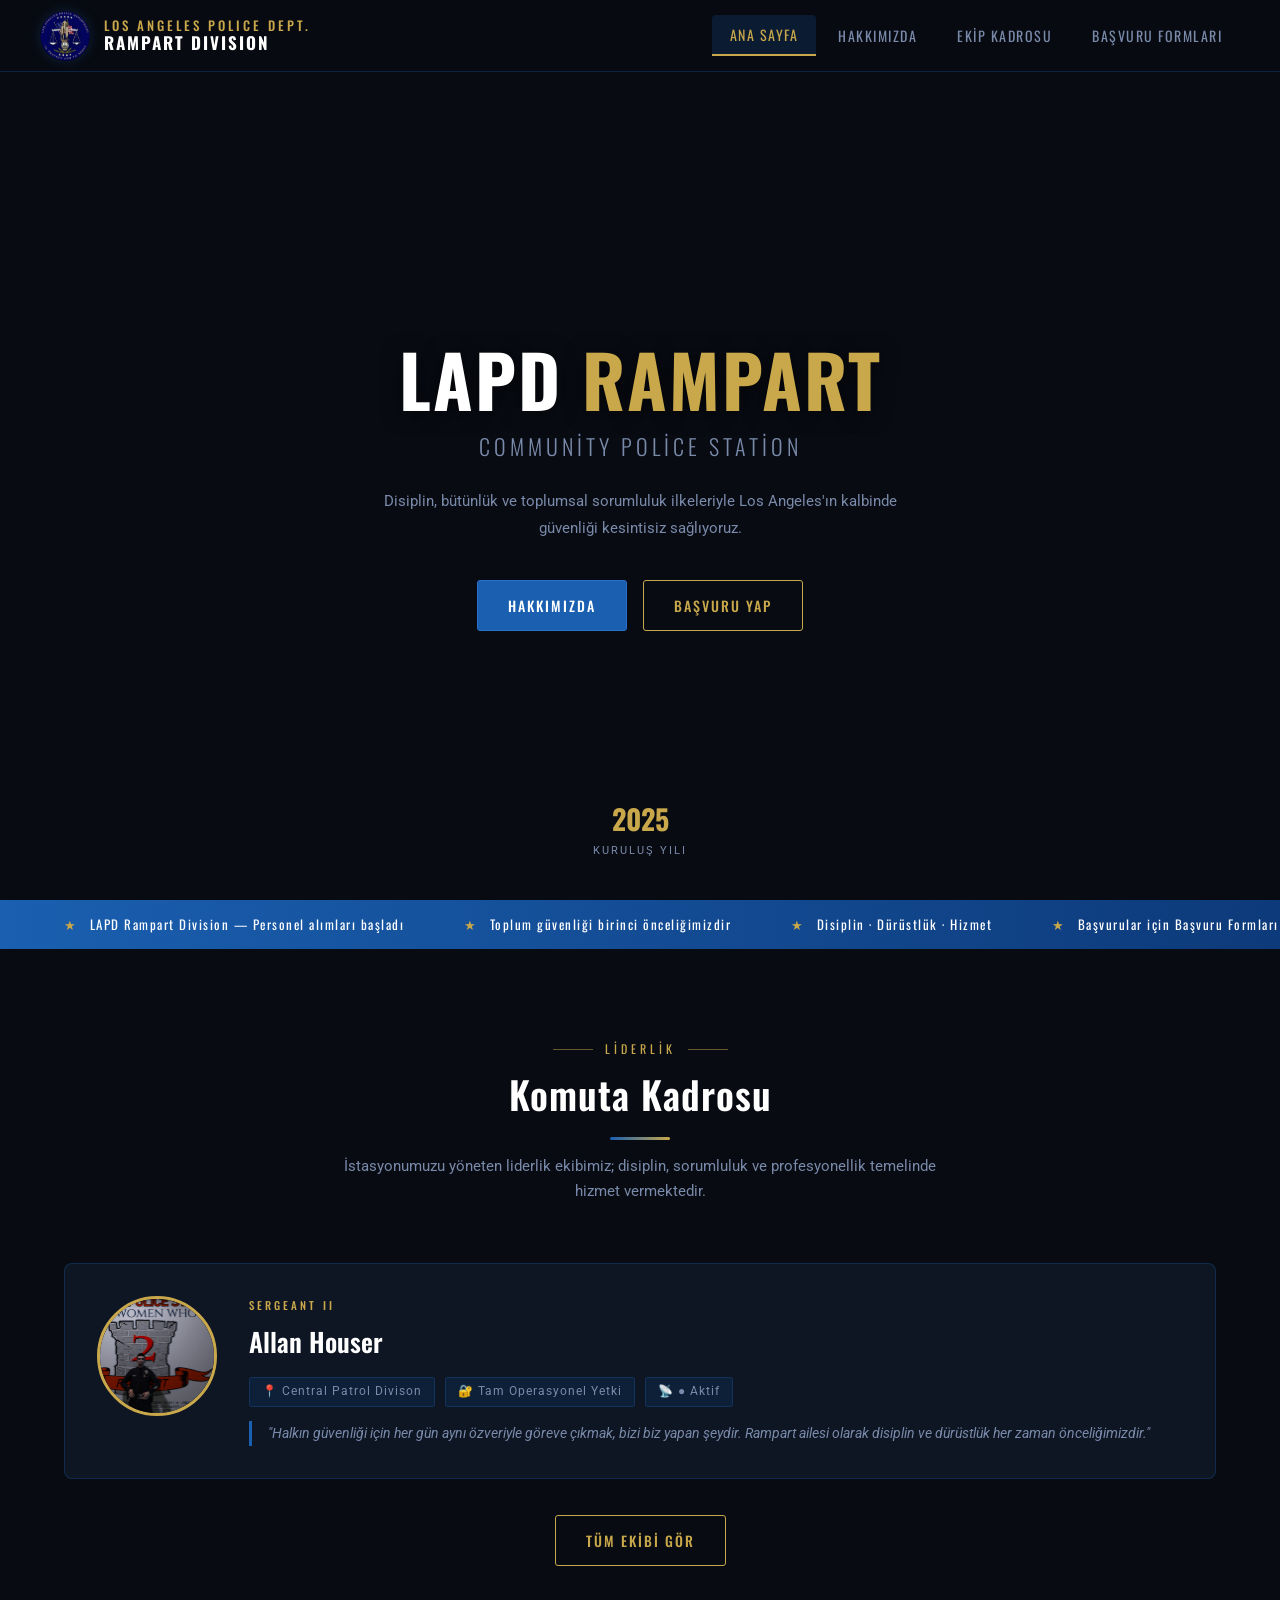
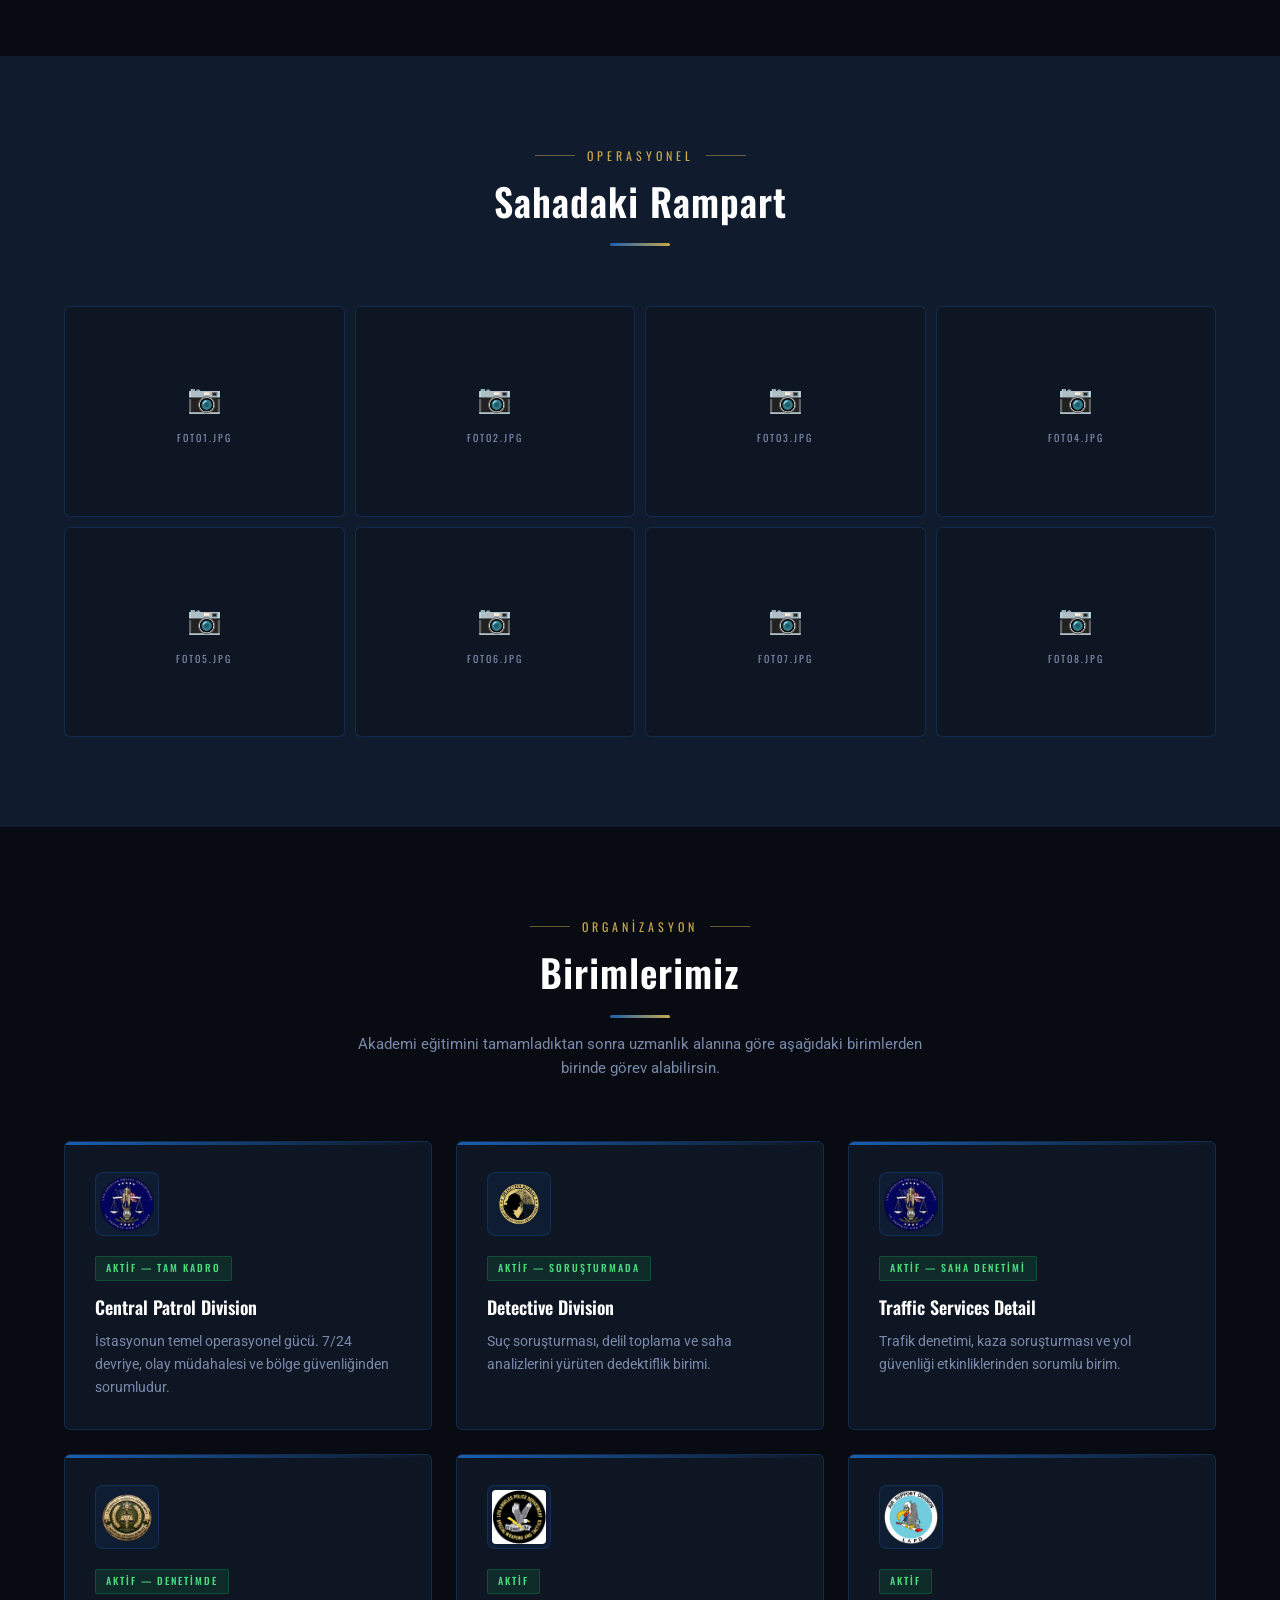
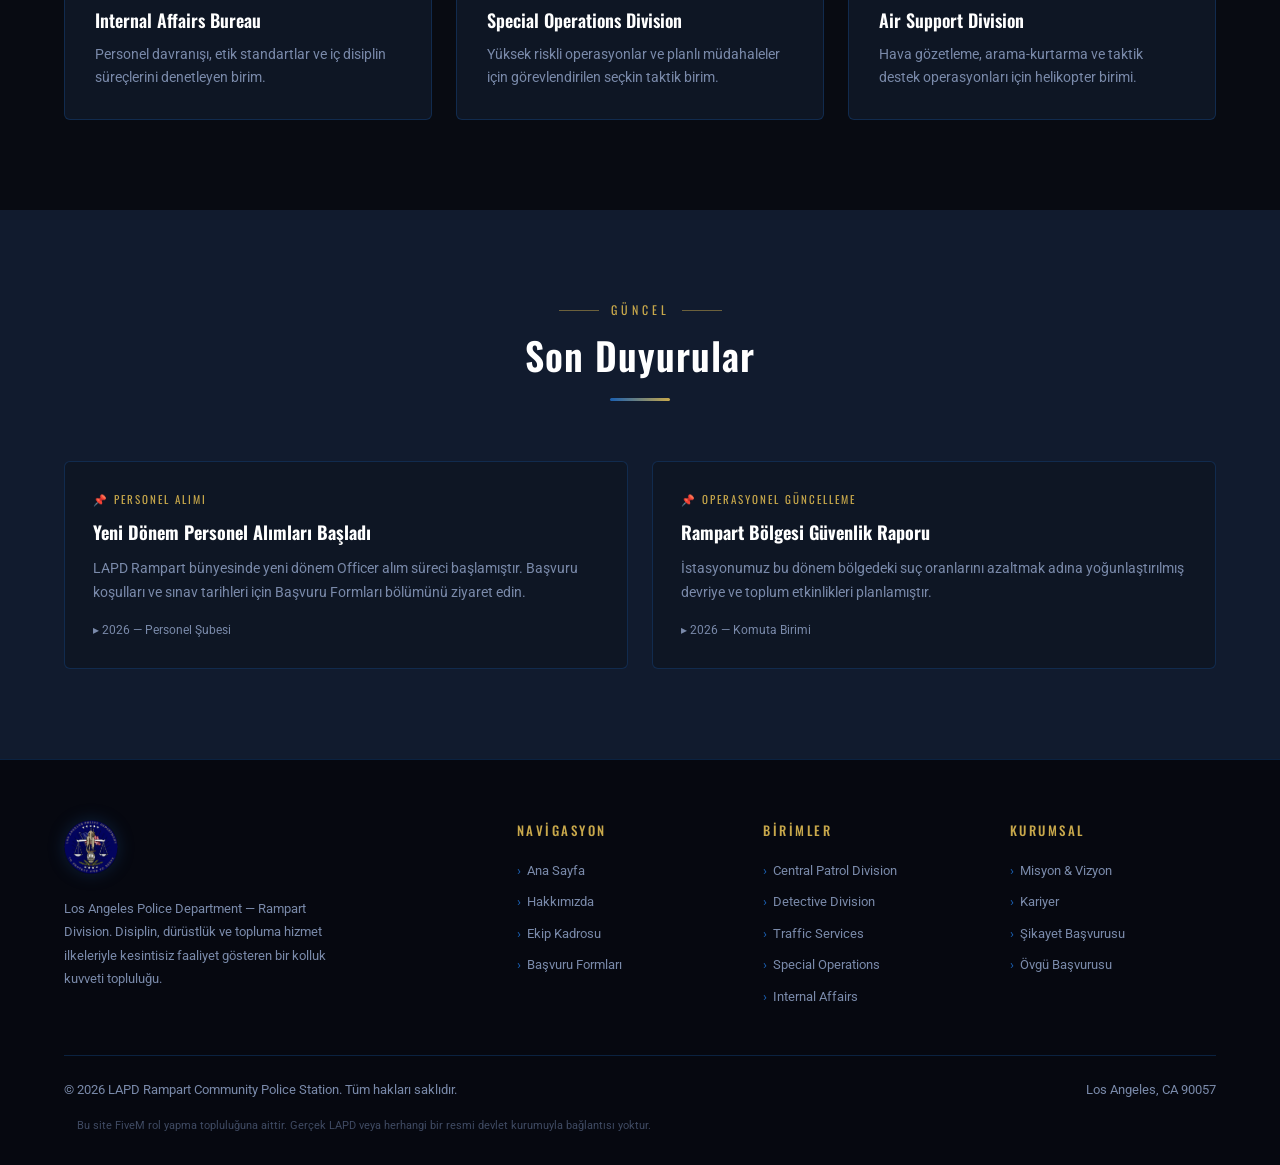
==== index.html @ 06e56c55 "Add files via upload" ====
<!DOCTYPE html>
<html lang="tr">
<head>
  <meta charset="UTF-8" />
  <meta name="viewport" content="width=device-width, initial-scale=1.0" />
  <title>LAPD Rampart — Community Police Station</title>
  <link rel="stylesheet" href="style.css" />
  <link rel="icon" type="image/png" href="resimler/logo.png" />
</head>
<body>

<!-- ═══════════ NAVBAR ═══════════ -->
<nav class="navbar">
  <a href="index.html" class="nav-brand">
    <img src="resimler/logo.png" alt="LAPD Rampart Logo" />
    <div class="nav-brand-text">
      <span>LOS ANGELES POLICE DEPT.</span>
      <span>RAMPART DIVISION</span>
    </div>
  </a>
  <ul class="nav-menu" id="navMenu">
    <li><a href="index.html" class="active">Ana Sayfa</a></li>
    <li><a href="about.html">Hakkımızda</a></li>
    <li><a href="team.html">Ekip Kadrosu</a></li>
    <li><a href="forms.html">Başvuru Formları</a></li>
  </ul>
  <div class="nav-toggle" id="navToggle" aria-label="Menüyü aç">
    <span></span><span></span><span></span>
  </div>
</nav>

<!-- ═══════════ HERO ═══════════ -->
<div class="page">
  <section class="hero">
    <div class="hero-video-wrap">
      <video autoplay muted loop playsinline>
        <source src="video/lapd.mp4" type="video/mp4" />
      </video>
    </div>
    <div class="hero-overlay"></div>

    <div class="hero-content">
      <h1 class="hero-title">
        LAPD <span class="accent">RAMPART</span>
      </h1>
      <p class="hero-subtitle">Community Police Station</p>
      <p class="hero-desc">
        Disiplin, bütünlük ve toplumsal sorumluluk ilkeleriyle Los Angeles'ın
        kalbinde güvenliği kesintisiz sağlıyoruz.
      </p>
      <div class="hero-cta">
        <a href="about.html" class="btn btn-primary">Hakkımızda</a>
        <a href="forms.html" class="btn btn-outline">Başvuru Yap</a>
      </div>
    </div>

    <div class="hero-stats">
      <div class="hero-stat">
        <div class="hero-stat-num">2025</div>
        <div class="hero-stat-label">Kuruluş Yılı</div>
      </div>
    </div>
  </section>

  <!-- TICKER -->
  <div class="alert-bar">
    <div class="container">
      <div class="alert-bar-inner">
        <div class="ticker">
          <span>LAPD Rampart Division — Personel alımları başladı</span>
          <span>Toplum güvenliği birinci önceliğimizdir</span>
          <span>Disiplin · Dürüstlük · Hizmet</span>
          <span>Başvurular için Başvuru Formları bölümünü ziyaret edin</span>
          <span>LAPD Rampart Division — Personel alımları başladı</span>
          <span>Toplum güvenliği birinci önceliğimizdir</span>
          <span>Disiplin · Dürüstlük · Hizmet</span>
        </div>
      </div>
    </div>
  </div>

  <!-- ═══════════ KOMUTA KADROSU ═══════════ -->
  <section class="section">
    <div class="container">
      <div class="section-header">
        <div class="section-eyebrow">Liderlik</div>
        <h2 class="section-title">Komuta Kadrosu</h2>
        <div class="divider"></div>
        <p class="section-sub">
          İstasyonumuzu yöneten liderlik ekibimiz; disiplin, sorumluluk ve
          profesyonellik temelinde hizmet vermektedir.
        </p>
      </div>

      <div class="card-grid" style="grid-template-columns: 1fr;">
        <div class="leader-card">
          <div class="leader-img-wrap">
            <img src="resimler/allan.png" alt="Allan Houser" />
          </div>
          <div class="leader-info">
            <div class="leader-rank">Sergeant II</div>
            <div class="leader-name">Allan Houser</div>
            <div class="leader-meta">
              <span class="leader-tag">📍 Central Patrol Divison</span>
              <span class="leader-tag">🔐 Tam Operasyonel Yetki</span>
              <span class="leader-tag">📡 ● Aktif</span>
            </div>
            <div class="leader-desc">
              "Halkın güvenliği için her gün aynı özveriyle göreve çıkmak,
              bizi biz yapan şeydir. Rampart ailesi olarak disiplin ve
              dürüstlük her zaman önceliğimizdir."
            </div>
          </div>
        </div>
      </div>

      <div style="text-align:center; margin-top: 36px;">
        <a href="team.html" class="btn btn-outline">Tüm Ekibi Gör</a>
      </div>
    </div>
  </section>

  <!-- ═══════════ FOTOĞRAF GALERİSİ ═══════════ -->
  <section class="section section-alt">
    <div class="container">
      <div class="section-header">
        <div class="section-eyebrow">Operasyonel</div>
        <h2 class="section-title">Sahadaki Rampart</h2>
        <div class="divider"></div>
      </div>
      <div class="photo-grid">

        <div class="photo-item" onclick="openLightbox('resimler/foto1.jpg','Devriye Operasyonu')">
          <img src="resimler/foto1.jpg" alt="Devriye Operasyonu" onerror="this.style.display='none';this.nextElementSibling.style.display='flex';" />
          <div class="photo-placeholder" style="display:none;"><span class="ph-icon">📷</span><span class="ph-text">foto1.jpg</span></div>
          <div class="photo-overlay">🔍</div>
          <div class="photo-caption">Devriye Operasyonu</div>
        </div>

        <div class="photo-item" onclick="openLightbox('resimler/foto2.jpg','İstasyon Roll Call')">
          <img src="resimler/foto2.jpg" alt="İstasyon Roll Call" onerror="this.style.display='none';this.nextElementSibling.style.display='flex';" />
          <div class="photo-placeholder" style="display:none;"><span class="ph-icon">📷</span><span class="ph-text">foto2.jpg</span></div>
          <div class="photo-overlay">🔍</div>
          <div class="photo-caption">İstasyon Roll Call</div>
        </div>

        <div class="photo-item" onclick="openLightbox('resimler/foto3.jpg','K9 Operasyonu')">
          <img src="resimler/foto3.jpg" alt="K9 Operasyonu" onerror="this.style.display='none';this.nextElementSibling.style.display='flex';" />
          <div class="photo-placeholder" style="display:none;"><span class="ph-icon">📷</span><span class="ph-text">foto3.jpg</span></div>
          <div class="photo-overlay">🔍</div>
          <div class="photo-caption">K9 Operasyonu</div>
        </div>

        <div class="photo-item" onclick="openLightbox('resimler/foto4.jpg','Trafik Denetimi')">
          <img src="resimler/foto4.jpg" alt="Trafik Denetimi" onerror="this.style.display='none';this.nextElementSibling.style.display='flex';" />
          <div class="photo-placeholder" style="display:none;"><span class="ph-icon">📷</span><span class="ph-text">foto4.jpg</span></div>
          <div class="photo-overlay">🔍</div>
          <div class="photo-caption">Trafik Denetimi</div>
        </div>

        <div class="photo-item" onclick="openLightbox('resimler/foto5.jpg','Özel Operasyon')">
          <img src="resimler/foto5.jpg" alt="Özel Operasyon" onerror="this.style.display='none';this.nextElementSibling.style.display='flex';" />
          <div class="photo-placeholder" style="display:none;"><span class="ph-icon">📷</span><span class="ph-text">foto5.jpg</span></div>
          <div class="photo-overlay">🔍</div>
          <div class="photo-caption">Özel Operasyon</div>
        </div>

        <div class="photo-item" onclick="openLightbox('resimler/foto6.jpg','Ekip Fotoğrafı')">
          <img src="resimler/foto6.jpg" alt="Ekip Fotoğrafı" onerror="this.style.display='none';this.nextElementSibling.style.display='flex';" />
          <div class="photo-placeholder" style="display:none;"><span class="ph-icon">📷</span><span class="ph-text">foto6.jpg</span></div>
          <div class="photo-overlay">🔍</div>
          <div class="photo-caption">Ekip Fotoğrafı</div>
        </div>

        <div class="photo-item" onclick="openLightbox('resimler/foto7.jpg','Toplum Etkinliği')">
          <img src="resimler/foto7.jpg" alt="Toplum Etkinliği" onerror="this.style.display='none';this.nextElementSibling.style.display='flex';" />
          <div class="photo-placeholder" style="display:none;"><span class="ph-icon">📷</span><span class="ph-text">foto7.jpg</span></div>
          <div class="photo-overlay">🔍</div>
          <div class="photo-caption">Toplum Etkinliği</div>
        </div>

        <div class="photo-item" onclick="openLightbox('resimler/foto8.jpg','Gece Devriyesi')">
          <img src="resimler/foto8.jpg" alt="Gece Devriyesi" onerror="this.style.display='none';this.nextElementSibling.style.display='flex';" />
          <div class="photo-placeholder" style="display:none;"><span class="ph-icon">📷</span><span class="ph-text">foto8.jpg</span></div>
          <div class="photo-overlay">🔍</div>
          <div class="photo-caption">Gece Devriyesi</div>
        </div>

      </div>
    </div>
  </section>

  <!-- LİGHTBOX -->
  <div class="lightbox" id="lightbox" onclick="if(event.target===this)closeLightbox()">
    <button class="lightbox-close" onclick="closeLightbox()">✕</button>
    <img id="lightboxImg" src="" alt="" />
    <div class="lightbox-caption" id="lightboxCaption"></div>
  </div>

  <!-- ═══════════ BİRİMLER ═══════════ -->
  <section class="section">
    <div class="container">
      <div class="section-header">
        <div class="section-eyebrow">Organizasyon</div>
        <h2 class="section-title">Birimlerimiz</h2>
        <div class="divider"></div>
        <p class="section-sub">
          Akademi eğitimini tamamladıktan sonra uzmanlık alanına göre
          aşağıdaki birimlerden birinde görev alabilirsin.
        </p>
      </div>

      <div class="card-grid card-grid-3">

        <div class="card unit-card">
          <div class="unit-icon"><img src="resimler/logo.png" alt="Central Patrol Division" /></div>
          <div class="unit-status active">Aktif — Tam Kadro</div>
          <div class="unit-name">Central Patrol Division</div>
          <div class="unit-desc">İstasyonun temel operasyonel gücü. 7/24 devriye, olay müdahalesi ve bölge güvenliğinden sorumludur.</div>
        </div>

        <div class="card unit-card">
          <div class="unit-icon"><img src="resimler/birimlogo/dedektif.png" alt="Detective Division" /></div>
          <div class="unit-status active">Aktif — Soruşturmada</div>
          <div class="unit-name">Detective Division</div>
          <div class="unit-desc">Suç soruşturması, delil toplama ve saha analizlerini yürüten dedektiflik birimi.</div>
        </div>

        <div class="card unit-card">
          <div class="unit-icon"><img src="resimler/logo.png" alt="Traffic Services Detail" /></div>
          <div class="unit-status active">Aktif — Saha Denetimi</div>
          <div class="unit-name">Traffic Services Detail</div>
          <div class="unit-desc">Trafik denetimi, kaza soruşturması ve yol güvenliği etkinliklerinden sorumlu birim.</div>
        </div>

        <div class="card unit-card">
          <div class="unit-icon"><img src="resimler/birimlogo/ınternalaffairs.png" alt="Internal Affairs Bureau" /></div>
          <div class="unit-status active">Aktif — Denetimde</div>
          <div class="unit-name">Internal Affairs Bureau</div>
          <div class="unit-desc">Personel davranışı, etik standartlar ve iç disiplin süreçlerini denetleyen birim.</div>
        </div>

        <div class="card unit-card">
          <div class="unit-icon"><img src="resimler/birimlogo/swat.png" alt="Special Operations Division" /></div>
          <div class="unit-status active">Aktif</div>
          <div class="unit-name">Special Operations Division</div>
          <div class="unit-desc">Yüksek riskli operasyonlar ve planlı müdahaleler için görevlendirilen seçkin taktik birim.</div>
        </div>

        <div class="card unit-card">
          <div class="unit-icon"><img src="resimler/birimlogo/air.png" alt="Air Support Division" /></div>
          <div class="unit-status active">Aktif</div>
          <div class="unit-name">Air Support Division</div>
          <div class="unit-desc">Hava gözetleme, arama-kurtarma ve taktik destek operasyonları için helikopter birimi.</div>
        </div>

      </div>
    </div>
  </section>

  <!-- ═══════════ DUYURULAR ═══════════ -->
  <section class="section section-alt">
    <div class="container">
      <div class="section-header">
        <div class="section-eyebrow">Güncel</div>
        <h2 class="section-title">Son Duyurular</h2>
        <div class="divider"></div>
      </div>

      <div class="card-grid card-grid-2">
        <div class="card" style="padding: 28px;">
          <div style="font-size:11px; letter-spacing:2px; color:var(--gold); font-family:'Oswald',sans-serif; margin-bottom:10px;">📌 PERSONEL ALIMI</div>
          <h3 style="font-family:'Oswald',sans-serif; font-size:18px; color:#fff; margin-bottom:10px;">Yeni Dönem Personel Alımları Başladı</h3>
          <p style="font-size:13.5px; color:var(--text-muted); line-height:1.75; margin-bottom:16px;">LAPD Rampart bünyesinde yeni dönem Officer alım süreci başlamıştır. Başvuru koşulları ve sınav tarihleri için Başvuru Formları bölümünü ziyaret edin.</p>
          <div style="font-size:12px; color:var(--text-muted);">▸ 2026 — Personel Şubesi</div>
        </div>
        <div class="card" style="padding: 28px;">
          <div style="font-size:11px; letter-spacing:2px; color:var(--gold); font-family:'Oswald',sans-serif; margin-bottom:10px;">📌 OPERASYONEL GÜNCELLEME</div>
          <h3 style="font-family:'Oswald',sans-serif; font-size:18px; color:#fff; margin-bottom:10px;">Rampart Bölgesi Güvenlik Raporu</h3>
          <p style="font-size:13.5px; color:var(--text-muted); line-height:1.75; margin-bottom:16px;">İstasyonumuz bu dönem bölgedeki suç oranlarını azaltmak adına yoğunlaştırılmış devriye ve toplum etkinlikleri planlamıştır.</p>
          <div style="font-size:12px; color:var(--text-muted);">▸ 2026 — Komuta Birimi</div>
        </div>
      </div>
    </div>
  </section>

  <!-- ═══════════ FOOTER ═══════════ -->
  <footer>
    <div class="container">
      <div class="footer-grid">
        <div class="footer-brand">
          <img src="resimler/logo.png" alt="LAPD Rampart" />
          <p>Los Angeles Police Department — Rampart Division. Disiplin, dürüstlük ve topluma hizmet ilkeleriyle kesintisiz faaliyet gösteren bir kolluk kuvveti topluluğu.</p>
        </div>
        <div class="footer-col">
          <h4>Navigasyon</h4>
          <ul>
            <li><a href="index.html">Ana Sayfa</a></li>
            <li><a href="about.html">Hakkımızda</a></li>
            <li><a href="team.html">Ekip Kadrosu</a></li>
            <li><a href="forms.html">Başvuru Formları</a></li>
          </ul>
        </div>
        <div class="footer-col">
          <h4>Birimler</h4>
          <ul>
            <li><a href="#">Central Patrol Division</a></li>
            <li><a href="#">Detective Division</a></li>
            <li><a href="#">Traffic Services</a></li>
            <li><a href="#">Special Operations</a></li>
            <li><a href="#">Internal Affairs</a></li>
          </ul>
        </div>
        <div class="footer-col">
          <h4>Kurumsal</h4>
          <ul>
            <li><a href="about.html">Misyon &amp; Vizyon</a></li>
            <li><a href="forms.html">Kariyer</a></li>
            <li><a href="forms.html">Şikayet Başvurusu</a></li>
            <li><a href="forms.html">Övgü Başvurusu</a></li>
          </ul>
        </div>
      </div>
      <div class="footer-bottom">
        <p>© 2026 LAPD Rampart Community Police Station. Tüm hakları saklıdır.</p>
        <p>Los Angeles, CA 90057</p>
      </div>
      <p class="footer-disclaimer" style="text-align:center; margin-top:16px;">
        Bu site FiveM rol yapma topluluğuna aittir. Gerçek LAPD veya herhangi bir resmi devlet kurumuyla bağlantısı yoktur.
      </p>
    </div>
  </footer>
</div>

<script>
  const toggle = document.getElementById('navToggle');
  const menu   = document.getElementById('navMenu');
  toggle.addEventListener('click', () => menu.classList.toggle('open'));

  function openLightbox(src, caption) {
    document.getElementById('lightboxImg').src = src;
    document.getElementById('lightboxCaption').textContent = caption;
    document.getElementById('lightbox').classList.add('open');
  }

  function closeLightbox() {
    document.getElementById('lightbox').classList.remove('open');
  }

  document.addEventListener('keydown', e => { if (e.key === 'Escape') closeLightbox(); });
</script>
</body>
</html>
---- style.css ----
/* ===== LAPD RAMPART — SHARED STYLESHEET ===== */

@import url('https://fonts.googleapis.com/css2?family=Oswald:wght@300;400;500;600;700&family=Roboto:wght@300;400;500;700&display=swap');

:root {
  --bg-dark:      #080b12;
  --bg-card:      #0e1624;
  --bg-navy:      #111b2e;
  --blue:         #1a5fb0;
  --blue-light:   #2970cc;
  --blue-glow:    rgba(26, 95, 176, 0.25);
  --gold:         #c8a84b;
  --gold-light:   #e8c86a;
  --text:         #d8dde8;
  --text-muted:   #7a8aaa;
  --border:       rgba(26, 95, 176, 0.3);
  --border-gold:  rgba(200, 168, 75, 0.4);
  --nav-h:        72px;
}

*, *::before, *::after { box-sizing: border-box; margin: 0; padding: 0; }

html { scroll-behavior: smooth; }

body {
  background: var(--bg-dark);
  color: var(--text);
  font-family: 'Roboto', sans-serif;
  font-size: 16px;
  line-height: 1.65;
  overflow-x: hidden;
}

/* ─── SCROLLBAR ──────────────────────────────── */
::-webkit-scrollbar { width: 6px; }
::-webkit-scrollbar-track { background: var(--bg-dark); }
::-webkit-scrollbar-thumb { background: var(--blue); border-radius: 3px; }

/* ─── NAVBAR ─────────────────────────────────── */
.navbar {
  position: fixed;
  top: 0; left: 0; right: 0;
  z-index: 1000;
  height: var(--nav-h);
  background: rgba(8, 11, 18, 0.96);
  backdrop-filter: blur(12px);
  border-bottom: 1px solid var(--border);
  display: flex;
  align-items: center;
  justify-content: space-between;
  padding: 0 40px;
}

.nav-brand {
  display: flex;
  align-items: center;
  gap: 14px;
  text-decoration: none;
}

.nav-brand img {
  height: 50px;
  width: auto;
  filter: drop-shadow(0 0 6px var(--blue-glow));
}

.nav-brand-text {
  display: flex;
  flex-direction: column;
  line-height: 1.2;
}

.nav-brand-text span:first-child {
  font-family: 'Oswald', sans-serif;
  font-size: 13px;
  font-weight: 500;
  letter-spacing: 3px;
  color: var(--gold);
}

.nav-brand-text span:last-child {
  font-family: 'Oswald', sans-serif;
  font-size: 17px;
  font-weight: 700;
  letter-spacing: 2px;
  color: #fff;
}

.nav-menu {
  display: flex;
  align-items: center;
  gap: 4px;
  list-style: none;
}

.nav-menu a {
  display: block;
  padding: 8px 18px;
  color: var(--text-muted);
  text-decoration: none;
  font-family: 'Oswald', sans-serif;
  font-size: 14px;
  font-weight: 400;
  letter-spacing: 1.5px;
  text-transform: uppercase;
  border-radius: 4px;
  transition: color .25s, background .25s;
}

.nav-menu a:hover,
.nav-menu a.active {
  color: #fff;
  background: rgba(26, 95, 176, 0.2);
}

.nav-menu a.active {
  color: var(--gold);
  border-bottom: 2px solid var(--gold);
  border-radius: 4px 4px 0 0;
}

/* hamburger */
.nav-toggle {
  display: none;
  flex-direction: column;
  gap: 5px;
  cursor: pointer;
  padding: 8px;
}
.nav-toggle span {
  display: block;
  width: 24px;
  height: 2px;
  background: var(--text);
  border-radius: 2px;
  transition: .3s;
}

/* ─── PAGE WRAPPER ───────────────────────────── */
.page { padding-top: var(--nav-h); }

/* ─── SECTION UTILS ──────────────────────────── */
.section { padding: 90px 0; }
.section-alt { background: var(--bg-navy); }

.container {
  max-width: 1200px;
  margin: 0 auto;
  padding: 0 24px;
}

.section-header {
  text-align: center;
  margin-bottom: 60px;
}

.section-eyebrow {
  font-family: 'Oswald', sans-serif;
  font-size: 12px;
  font-weight: 400;
  letter-spacing: 4px;
  color: var(--gold);
  text-transform: uppercase;
  display: flex;
  align-items: center;
  justify-content: center;
  gap: 12px;
  margin-bottom: 14px;
}

.section-eyebrow::before,
.section-eyebrow::after {
  content: '';
  display: block;
  width: 40px;
  height: 1px;
  background: var(--gold);
  opacity: .5;
}

.section-title {
  font-family: 'Oswald', sans-serif;
  font-size: 38px;
  font-weight: 600;
  letter-spacing: 1px;
  color: #fff;
  line-height: 1.15;
}

.section-sub {
  margin-top: 14px;
  color: var(--text-muted);
  max-width: 600px;
  margin-left: auto;
  margin-right: auto;
  font-size: 15px;
}

/* ─── DIVIDER ─────────────────────────────────── */
.divider {
  width: 60px;
  height: 3px;
  background: linear-gradient(90deg, var(--blue), var(--gold));
  margin: 20px auto 0;
  border-radius: 2px;
}

/* ─── BUTTONS ─────────────────────────────────── */
.btn {
  display: inline-flex;
  align-items: center;
  gap: 8px;
  padding: 13px 30px;
  border-radius: 3px;
  font-family: 'Oswald', sans-serif;
  font-size: 14px;
  font-weight: 500;
  letter-spacing: 2px;
  text-transform: uppercase;
  text-decoration: none;
  cursor: pointer;
  border: none;
  transition: .25s;
}

.btn-primary {
  background: var(--blue);
  color: #fff;
  border: 1px solid var(--blue-light);
}
.btn-primary:hover { background: var(--blue-light); transform: translateY(-1px); }

.btn-outline {
  background: transparent;
  color: var(--gold);
  border: 1px solid var(--gold);
}
.btn-outline:hover { background: rgba(200,168,75,.12); transform: translateY(-1px); }

/* ─── HERO ────────────────────────────────────── */
.hero {
  position: relative;
  height: calc(100vh - var(--nav-h));
  min-height: 600px;
  display: flex;
  align-items: center;
  justify-content: center;
  overflow: hidden;
}

.hero-video-wrap {
  position: absolute;
  inset: 0;
}

.hero-video-wrap video {
  width: 100%;
  height: 100%;
  object-fit: cover;
  opacity: .35;
}

.hero-overlay {
  position: absolute;
  inset: 0;
  background: linear-gradient(
    180deg,
    rgba(8,11,18,.2) 0%,
    rgba(8,11,18,.55) 60%,
    rgba(8,11,18,.98) 100%
  );
}

.hero-content {
  position: relative;
  z-index: 2;
  text-align: center;
  max-width: 820px;
  padding: 0 24px;
}

.hero-badge {
  display: inline-flex;
  align-items: center;
  gap: 10px;
  background: rgba(26, 95, 176, 0.2);
  border: 1px solid var(--border);
  padding: 7px 20px;
  border-radius: 40px;
  font-family: 'Oswald', sans-serif;
  font-size: 11px;
  font-weight: 500;
  letter-spacing: 3px;
  color: var(--gold);
  text-transform: uppercase;
  margin-bottom: 28px;
}

.hero-badge::before {
  content: '';
  width: 8px;
  height: 8px;
  border-radius: 50%;
  background: var(--gold);
  animation: pulse 2s infinite;
}

@keyframes pulse {
  0%,100% { opacity: 1; }
  50%      { opacity: .3; }
}

.hero-title {
  font-family: 'Oswald', sans-serif;
  font-size: clamp(42px, 7vw, 72px);
  font-weight: 700;
  color: #fff;
  line-height: 1.05;
  letter-spacing: 2px;
  text-transform: uppercase;
  margin-bottom: 12px;
  text-shadow: 0 2px 20px rgba(0,0,0,.6);
}

.hero-title .accent { color: var(--gold); }

.hero-subtitle {
  font-family: 'Oswald', sans-serif;
  font-size: clamp(16px, 2.5vw, 22px);
  font-weight: 300;
  letter-spacing: 4px;
  text-transform: uppercase;
  color: var(--text-muted);
  margin-bottom: 24px;
}

.hero-desc {
  font-size: 15px;
  color: var(--text-muted);
  max-width: 560px;
  margin: 0 auto 38px;
  line-height: 1.8;
}

.hero-cta {
  display: flex;
  gap: 16px;
  justify-content: center;
  flex-wrap: wrap;
}

.hero-stats {
  position: absolute;
  bottom: 40px;
  left: 0; right: 0;
  display: flex;
  justify-content: center;
  gap: 60px;
  z-index: 2;
}

.hero-stat {
  text-align: center;
}

.hero-stat-num {
  font-family: 'Oswald', sans-serif;
  font-size: 28px;
  font-weight: 700;
  color: var(--gold);
}

.hero-stat-label {
  font-size: 11px;
  letter-spacing: 2px;
  text-transform: uppercase;
  color: var(--text-muted);
}

/* ─── ALERT BAR ───────────────────────────────── */
.alert-bar {
  background: linear-gradient(90deg, var(--blue) 0%, #0d3a7a 100%);
  padding: 14px 0;
  overflow: hidden;
}

.alert-bar-inner {
  display: flex;
  align-items: center;
  gap: 16px;
  white-space: nowrap;
}

.alert-bar .ticker {
  display: inline-flex;
  gap: 60px;
  animation: ticker 30s linear infinite;
}

.alert-bar .ticker span {
  font-family: 'Oswald', sans-serif;
  font-size: 13px;
  letter-spacing: 1.5px;
  color: #fff;
}

.alert-bar .ticker span::before {
  content: '★';
  margin-right: 12px;
  color: var(--gold);
}

@keyframes ticker {
  from { transform: translateX(100vw); }
  to   { transform: translateX(-100%); }
}

/* ─── CARDS ───────────────────────────────────── */
.card-grid {
  display: grid;
  gap: 24px;
}

.card-grid-3 { grid-template-columns: repeat(3, 1fr); }
.card-grid-2 { grid-template-columns: repeat(2, 1fr); }
.card-grid-4 { grid-template-columns: repeat(4, 1fr); }

.card {
  background: var(--bg-card);
  border: 1px solid var(--border);
  border-radius: 6px;
  overflow: hidden;
  transition: border-color .25s, transform .25s, box-shadow .25s;
}

.card:hover {
  border-color: var(--blue-light);
  transform: translateY(-4px);
  box-shadow: 0 12px 40px rgba(26, 95, 176, 0.15);
}

/* ─── LEADER CARD ─────────────────────────────── */
.leader-card {
  display: flex;
  gap: 32px;
  align-items: flex-start;
  background: var(--bg-card);
  border: 1px solid var(--border);
  border-radius: 8px;
  padding: 32px;
  transition: border-color .25s;
}

.leader-card:hover { border-color: var(--gold); }

.leader-img-wrap {
  flex-shrink: 0;
  width: 120px;
  height: 120px;
  border-radius: 50%;
  border: 3px solid var(--gold);
  overflow: hidden;
  background: var(--bg-navy);
  display: flex;
  align-items: center;
  justify-content: center;
}

.leader-img-wrap img {
  width: 100%;
  height: 100%;
  object-fit: cover;
}

.leader-placeholder {
  font-size: 48px;
  color: var(--text-muted);
}

.leader-info { flex: 1; }

.leader-rank {
  font-family: 'Oswald', sans-serif;
  font-size: 11px;
  font-weight: 500;
  letter-spacing: 3px;
  color: var(--gold);
  text-transform: uppercase;
  margin-bottom: 6px;
}

.leader-name {
  font-family: 'Oswald', sans-serif;
  font-size: 26px;
  font-weight: 600;
  color: #fff;
  margin-bottom: 14px;
}

.leader-meta {
  display: flex;
  flex-wrap: wrap;
  gap: 10px;
  margin-bottom: 14px;
}

.leader-tag {
  font-size: 12px;
  padding: 4px 12px;
  border-radius: 3px;
  background: rgba(26, 95, 176, 0.15);
  border: 1px solid var(--border);
  color: var(--text-muted);
  letter-spacing: 1px;
}

.leader-desc {
  font-size: 14px;
  color: var(--text-muted);
  line-height: 1.75;
  border-left: 3px solid var(--blue);
  padding-left: 16px;
  font-style: italic;
}

/* ─── UNIT CARD ───────────────────────────────── */
.unit-card {
  padding: 30px;
  position: relative;
}

.unit-card::before {
  content: '';
  position: absolute;
  top: 0; left: 0;
  width: 100%;
  height: 3px;
  background: linear-gradient(90deg, var(--blue), transparent);
}

.unit-icon {
  width: 64px;
  height: 64px;
  background: rgba(26, 95, 176, 0.10);
  border: 1px solid var(--border);
  border-radius: 8px;
  display: flex;
  align-items: center;
  justify-content: center;
  font-size: 22px;
  margin-bottom: 18px;
  overflow: hidden;
  padding: 4px;
}

.unit-icon img {
  width: 100%;
  height: 100%;
  object-fit: contain;
  border-radius: 4px;
}

.unit-status {
  display: inline-block;
  font-size: 10px;
  font-family: 'Oswald', sans-serif;
  letter-spacing: 2px;
  font-weight: 500;
  text-transform: uppercase;
  padding: 3px 10px;
  border-radius: 2px;
  margin-bottom: 12px;
}

.unit-status.active {
  background: rgba(22, 163, 74, 0.15);
  color: #4ade80;
  border: 1px solid rgba(22, 163, 74, 0.3);
}

.unit-status.inactive {
  background: rgba(239, 68, 68, 0.1);
  color: #f87171;
  border: 1px solid rgba(239, 68, 68, 0.25);
}

.unit-name {
  font-family: 'Oswald', sans-serif;
  font-size: 18px;
  font-weight: 600;
  color: #fff;
  margin-bottom: 8px;
}

.unit-desc {
  font-size: 13.5px;
  color: var(--text-muted);
  line-height: 1.7;
}

/* ─── TEAM GRID ───────────────────────────────── */
.team-section-title {
  font-family: 'Oswald', sans-serif;
  font-size: 13px;
  font-weight: 500;
  letter-spacing: 4px;
  text-transform: uppercase;
  color: var(--gold);
  border-left: 4px solid var(--gold);
  padding-left: 14px;
  margin-bottom: 28px;
  display: flex;
  align-items: center;
  justify-content: space-between;
}

.team-count {
  font-family: 'Oswald', sans-serif;
  font-size: 26px;
  font-weight: 700;
  color: var(--text-muted);
}

.member-card {
  background: var(--bg-card);
  border: 1px solid var(--border);
  border-radius: 6px;
  padding: 22px 20px;
  text-align: center;
  transition: .25s;
}

.member-card:hover {
  border-color: var(--gold);
  transform: translateY(-3px);
}

.member-avatar {
  width: 74px;
  height: 74px;
  border-radius: 50%;
  background: var(--bg-navy);
  border: 2px solid var(--border);
  margin: 0 auto 14px;
  overflow: hidden;
  display: flex;
  align-items: center;
  justify-content: center;
  font-size: 28px;
  color: var(--text-muted);
}

.member-avatar img { width: 100%; height: 100%; object-fit: cover; }

.member-rank {
  font-family: 'Oswald', sans-serif;
  font-size: 10px;
  letter-spacing: 2.5px;
  color: var(--gold);
  text-transform: uppercase;
  margin-bottom: 5px;
}

.member-name {
  font-family: 'Oswald', sans-serif;
  font-size: 16px;
  font-weight: 600;
  color: #fff;
  margin-bottom: 5px;
}

.member-badge {
  font-size: 12px;
  color: var(--text-muted);
  letter-spacing: 1px;
}

/* ─── VIDEO SECTION ───────────────────────────── */
.video-section { padding: 80px 0; }

.video-wrap {
  position: relative;
  border-radius: 8px;
  overflow: hidden;
  border: 1px solid var(--border);
  box-shadow: 0 20px 60px rgba(0,0,0,.5);
}

.video-wrap video {
  width: 100%;
  display: block;
}

/* ─── ABOUT HERO ──────────────────────────────── */
.page-hero {
  position: relative;
  padding: 100px 0 80px;
  overflow: hidden;
  text-align: center;
}

.page-hero::before {
  content: '';
  position: absolute;
  inset: 0;
  background: radial-gradient(ellipse 80% 60% at 50% 0%, rgba(26,95,176,.2), transparent 70%);
}

.page-hero-label {
  font-family: 'Oswald', sans-serif;
  font-size: 11px;
  letter-spacing: 4px;
  color: var(--gold);
  text-transform: uppercase;
  margin-bottom: 16px;
  display: flex;
  align-items: center;
  justify-content: center;
  gap: 10px;
}

.page-hero-label::before,
.page-hero-label::after {
  content: '';
  display: block;
  width: 30px;
  height: 1px;
  background: var(--gold);
  opacity: .5;
}

.page-hero-title {
  font-family: 'Oswald', sans-serif;
  font-size: clamp(36px, 5vw, 58px);
  font-weight: 700;
  color: #fff;
  letter-spacing: 2px;
  line-height: 1.1;
  position: relative;
}

.page-hero-sub {
  margin-top: 18px;
  font-size: 15px;
  color: var(--text-muted);
  max-width: 580px;
  margin-left: auto;
  margin-right: auto;
  position: relative;
}

/* ─── ABOUT BLOCKS ────────────────────────────── */
.about-block {
  display: grid;
  grid-template-columns: 1fr 1fr;
  gap: 60px;
  align-items: center;
}

.about-block.reverse { direction: rtl; }
.about-block.reverse > * { direction: ltr; }

.about-visual {
  position: relative;
}

.about-img-box {
  background: var(--bg-card);
  border: 1px solid var(--border);
  border-radius: 8px;
  overflow: hidden;
  aspect-ratio: 4/3;
  display: flex;
  align-items: center;
  justify-content: center;
  font-size: 80px;
  color: var(--blue);
}

.about-img-box img { width: 100%; height: 100%; object-fit: cover; }

.about-badge-float {
  position: absolute;
  bottom: -20px;
  right: -20px;
  background: var(--bg-card);
  border: 1px solid var(--gold);
  border-radius: 8px;
  padding: 16px 22px;
  text-align: center;
}

.about-badge-float .num {
  font-family: 'Oswald', sans-serif;
  font-size: 32px;
  font-weight: 700;
  color: var(--gold);
  display: block;
}

.about-badge-float .lbl {
  font-size: 11px;
  letter-spacing: 2px;
  color: var(--text-muted);
  text-transform: uppercase;
}

.about-text h2 {
  font-family: 'Oswald', sans-serif;
  font-size: clamp(26px, 3vw, 38px);
  font-weight: 600;
  color: #fff;
  line-height: 1.2;
  margin-bottom: 20px;
}

.about-text p {
  font-size: 14.5px;
  color: var(--text-muted);
  line-height: 1.85;
  margin-bottom: 16px;
}

.about-list {
  list-style: none;
  margin: 20px 0;
}

.about-list li {
  display: flex;
  align-items: center;
  gap: 12px;
  font-size: 14px;
  color: var(--text);
  padding: 8px 0;
  border-bottom: 1px solid rgba(255,255,255,.05);
}

.about-list li::before {
  content: '▸';
  color: var(--gold);
  font-size: 12px;
}

/* ─── VALUES ──────────────────────────────────── */
.value-card {
  padding: 30px;
  text-align: center;
}

.value-icon {
  font-size: 36px;
  margin-bottom: 18px;
}

.value-title {
  font-family: 'Oswald', sans-serif;
  font-size: 18px;
  font-weight: 600;
  color: #fff;
  letter-spacing: 1px;
  text-transform: uppercase;
  margin-bottom: 10px;
}

.value-desc {
  font-size: 13.5px;
  color: var(--text-muted);
  line-height: 1.7;
}

/* ─── FORMS ───────────────────────────────────── */
.form-steps {
  display: grid;
  grid-template-columns: repeat(4, 1fr);
  gap: 20px;
  margin-bottom: 64px;
}

.step-card {
  background: var(--bg-card);
  border: 1px solid var(--border);
  border-radius: 6px;
  padding: 28px 24px;
  text-align: center;
  position: relative;
}

.step-card::after {
  content: '›';
  position: absolute;
  right: -14px;
  top: 50%;
  transform: translateY(-50%);
  font-size: 22px;
  color: var(--text-muted);
  z-index: 1;
}

.step-card:last-child::after { display: none; }

.step-num {
  font-family: 'Oswald', sans-serif;
  font-size: 36px;
  font-weight: 700;
  color: var(--blue);
  opacity: .5;
  margin-bottom: 10px;
}

.step-title {
  font-family: 'Oswald', sans-serif;
  font-size: 15px;
  font-weight: 600;
  color: #fff;
  letter-spacing: 1px;
  margin-bottom: 8px;
}

.step-desc {
  font-size: 13px;
  color: var(--text-muted);
  line-height: 1.65;
}

.form-links {
  display: grid;
  grid-template-columns: 1fr 1fr;
  gap: 20px;
  margin-bottom: 64px;
}

.form-link-card {
  background: var(--bg-card);
  border: 1px solid var(--border);
  border-radius: 6px;
  padding: 30px;
  display: flex;
  align-items: center;
  gap: 22px;
  text-decoration: none;
  transition: .25s;
}

.form-link-card:hover {
  border-color: var(--blue-light);
  transform: translateX(4px);
  box-shadow: 0 8px 30px rgba(26, 95, 176, 0.15);
}

.form-link-num {
  font-family: 'Oswald', sans-serif;
  font-size: 28px;
  font-weight: 700;
  color: var(--blue);
  opacity: .6;
  flex-shrink: 0;
  width: 44px;
}

.form-link-text {}

.form-link-title {
  font-family: 'Oswald', sans-serif;
  font-size: 18px;
  font-weight: 600;
  color: #fff;
  margin-bottom: 6px;
}

.form-link-desc {
  font-size: 13.5px;
  color: var(--text-muted);
}

/* inline form */
.form-panel {
  background: var(--bg-card);
  border: 1px solid var(--border);
  border-radius: 8px;
  padding: 40px;
}

.form-panel h3 {
  font-family: 'Oswald', sans-serif;
  font-size: 22px;
  color: #fff;
  margin-bottom: 28px;
  padding-bottom: 16px;
  border-bottom: 1px solid var(--border);
}

.form-row {
  display: grid;
  grid-template-columns: 1fr 1fr;
  gap: 18px;
  margin-bottom: 18px;
}

.form-group {
  display: flex;
  flex-direction: column;
  gap: 7px;
}

.form-group label {
  font-family: 'Oswald', sans-serif;
  font-size: 12px;
  letter-spacing: 2px;
  text-transform: uppercase;
  color: var(--text-muted);
}

.form-group input,
.form-group select,
.form-group textarea {
  background: var(--bg-navy);
  border: 1px solid var(--border);
  border-radius: 4px;
  padding: 11px 14px;
  color: var(--text);
  font-family: 'Roboto', sans-serif;
  font-size: 14px;
  transition: border-color .2s;
  outline: none;
  width: 100%;
}

.form-group input:focus,
.form-group select:focus,
.form-group textarea:focus {
  border-color: var(--blue-light);
}

.form-group select option { background: var(--bg-navy); }

.form-group textarea { resize: vertical; min-height: 100px; }

.form-note {
  font-size: 13px;
  color: var(--text-muted);
  margin-bottom: 22px;
  padding: 12px 16px;
  background: rgba(26, 95, 176, 0.08);
  border-left: 3px solid var(--blue);
  border-radius: 0 4px 4px 0;
}

.form-submit {
  text-align: right;
}

/* ─── FOOTER ──────────────────────────────────── */
footer {
  background: #060810;
  border-top: 1px solid var(--border);
  padding: 60px 0 30px;
}

.footer-grid {
  display: grid;
  grid-template-columns: 2fr 1fr 1fr 1fr;
  gap: 40px;
  margin-bottom: 48px;
}

.footer-brand img {
  height: 54px;
  margin-bottom: 14px;
  filter: drop-shadow(0 0 8px var(--blue-glow));
}

.footer-brand p {
  font-size: 13px;
  color: var(--text-muted);
  line-height: 1.8;
  max-width: 280px;
}

.footer-col h4 {
  font-family: 'Oswald', sans-serif;
  font-size: 13px;
  font-weight: 500;
  letter-spacing: 2.5px;
  text-transform: uppercase;
  color: var(--gold);
  margin-bottom: 18px;
}

.footer-col ul {
  list-style: none;
  display: flex;
  flex-direction: column;
  gap: 10px;
}

.footer-col ul li a {
  font-size: 13px;
  color: var(--text-muted);
  text-decoration: none;
  transition: color .2s;
  display: flex;
  align-items: center;
  gap: 6px;
}

.footer-col ul li a::before { content: '›'; color: var(--blue); }

.footer-col ul li a:hover { color: #fff; }

.footer-bottom {
  border-top: 1px solid var(--border);
  padding-top: 24px;
  display: flex;
  align-items: center;
  justify-content: space-between;
  gap: 12px;
  flex-wrap: wrap;
}

.footer-bottom p {
  font-size: 12.5px;
  color: var(--text-muted);
}

.footer-disclaimer {
  font-size: 11px;
  color: rgba(120,140,180,.5);
  text-align: center;
  max-width: 600px;
  margin-top: 12px;
}

/* ─── RESPONSIVE ──────────────────────────────── */
@media (max-width: 1024px) {
  .card-grid-4 { grid-template-columns: repeat(2, 1fr); }
  .footer-grid { grid-template-columns: 1fr 1fr; }
  .form-steps { grid-template-columns: repeat(2, 1fr); }
  .step-card::after { display: none; }
}

@media (max-width: 768px) {
  .navbar { padding: 0 20px; }
  .nav-menu { display: none; flex-direction: column; position: absolute; top: var(--nav-h); left: 0; right: 0; background: rgba(8,11,18,.98); padding: 20px; gap: 4px; border-bottom: 1px solid var(--border); }
  .nav-menu.open { display: flex; }
  .nav-toggle { display: flex; }
  .card-grid-3 { grid-template-columns: 1fr; }
  .card-grid-2 { grid-template-columns: 1fr; }
  .about-block { grid-template-columns: 1fr; }
  .about-block.reverse { direction: ltr; }
  .about-badge-float { display: none; }
  .form-links { grid-template-columns: 1fr; }
  .form-row { grid-template-columns: 1fr; }
  .footer-grid { grid-template-columns: 1fr; }
  .leader-card { flex-direction: column; text-align: center; }
  .leader-img-wrap { margin: 0 auto; }
  .hero-stats { gap: 30px; flex-wrap: wrap; bottom: 20px; }
  .photo-grid { grid-template-columns: repeat(2, 1fr); }
}

/* ─── PHOTO GALLERY ─────────────────────────────────── */
.photo-grid {
  display: grid;
  grid-template-columns: repeat(4, 1fr);
  gap: 10px;
}
.photo-item {
  position: relative;
  aspect-ratio: 4/3;
  overflow: hidden;
  border-radius: 6px;
  border: 1px solid var(--border);
  cursor: pointer;
  background: var(--bg-card);
  display: flex;
  align-items: center;
  justify-content: center;
  flex-direction: column;
  gap: 8px;
}
.photo-item img {
  position: absolute;
  inset: 0;
  width: 100%;
  height: 100%;
  object-fit: cover;
  display: block;
  transition: transform .4s;
}
.photo-item:hover img { transform: scale(1.07); }
.photo-overlay {
  position: absolute;
  inset: 0;
  background: rgba(0,0,0,0);
  display: flex;
  align-items: center;
  justify-content: center;
  font-size: 28px;
  opacity: 0;
  transition: .3s;
  z-index: 2;
}
.photo-item:hover .photo-overlay { opacity: 1; background: rgba(0,0,0,.5); }
.photo-caption {
  position: absolute;
  bottom: 0; left: 0; right: 0;
  background: linear-gradient(transparent, rgba(0,0,0,.75));
  color: #fff;
  font-family: 'Oswald', sans-serif;
  font-size: 11px;
  letter-spacing: 2px;
  text-transform: uppercase;
  padding: 22px 10px 8px;
  transform: translateY(100%);
  transition: .3s;
  z-index: 3;
}
.photo-item:hover .photo-caption { transform: translateY(0); }
.photo-placeholder {
  display: flex;
  flex-direction: column;
  align-items: center;
  gap: 8px;
  color: var(--text-muted);
  position: relative;
  z-index: 1;
}
.photo-placeholder .ph-icon { font-size: 28px; }
.photo-placeholder .ph-text {
  font-family: 'Oswald', sans-serif;
  font-size: 10px;
  letter-spacing: 2px;
  text-transform: uppercase;
}
/* Lightbox */
.lightbox {
  position: fixed;
  inset: 0;
  z-index: 9000;
  background: rgba(0,0,0,.93);
  display: none;
  align-items: center;
  justify-content: center;
  flex-direction: column;
  gap: 18px;
  padding: 24px;
}
.lightbox.open { display: flex; }
.lightbox img {
  max-width: 90vw;
  max-height: 78vh;
  object-fit: contain;
  border-radius: 6px;
  box-shadow: 0 20px 60px rgba(0,0,0,.6);
}
.lightbox-caption {
  font-family: 'Oswald', sans-serif;
  font-size: 13px;
  letter-spacing: 3px;
  text-transform: uppercase;
  color: var(--gold);
}
.lightbox-close {
  position: absolute;
  top: 20px; right: 24px;
  background: rgba(255,255,255,.1);
  border: 1px solid rgba(255,255,255,.15);
  color: #fff;
  font-size: 20px;
  width: 44px; height: 44px;
  border-radius: 50%;
  cursor: pointer;
  display: flex;
  align-items: center;
  justify-content: center;
  transition: .2s;
}
.lightbox-close:hover { background: rgba(255,255,255,.2); }

/* ─── MEMBER MODAL ───────────────────────────────────── */
.member-card { cursor: pointer; }
.member-modal-overlay {
  position: fixed;
  inset: 0;
  z-index: 8000;
  background: rgba(0,0,0,.82);
  display: none;
  align-items: center;
  justify-content: center;
  padding: 20px;
  backdrop-filter: blur(4px);
}
.member-modal-overlay.open { display: flex; }
.member-modal {
  background: var(--bg-card);
  border: 1px solid var(--border);
  border-radius: 10px;
  max-width: 480px;
  width: 100%;
  overflow: hidden;
  position: relative;
  box-shadow: 0 24px 70px rgba(0,0,0,.55);
  animation: modalIn .2s ease;
}
@keyframes modalIn {
  from { transform: scale(.94); opacity: 0; }
  to   { transform: scale(1);   opacity: 1; }
}
.modal-header {
  background: linear-gradient(135deg, var(--bg-navy), rgba(26,95,176,.18));
  padding: 28px 28px 22px;
  display: flex;
  gap: 20px;
  align-items: center;
  border-bottom: 1px solid var(--border);
}
.modal-avatar {
  width: 80px; height: 80px;
  border-radius: 50%;
  border: 3px solid var(--gold);
  overflow: hidden;
  background: var(--bg-dark);
  display: flex;
  align-items: center;
  justify-content: center;
  flex-shrink: 0;
}
.modal-avatar img { width: 100%; height: 100%; object-fit: cover; }
.modal-info-rank {
  font-family: 'Oswald', sans-serif;
  font-size: 11px;
  letter-spacing: 2.5px;
  color: var(--gold);
  text-transform: uppercase;
  margin-bottom: 6px;
}
.modal-info-name {
  font-family: 'Oswald', sans-serif;
  font-size: 22px;
  font-weight: 600;
  color: #fff;
  line-height: 1.2;
}
.modal-info-badge { font-size: 13px; color: var(--text-muted); margin-top: 5px; }
.modal-body { padding: 22px 28px; }
.modal-row {
  display: flex;
  justify-content: space-between;
  align-items: flex-start;
  gap: 12px;
  padding: 12px 0;
  border-bottom: 1px solid rgba(255,255,255,.05);
}
.modal-row:last-child { border-bottom: none; }
.modal-row-label {
  font-family: 'Oswald', sans-serif;
  font-size: 11px;
  letter-spacing: 2px;
  text-transform: uppercase;
  color: var(--text-muted);
  flex-shrink: 0;
}
.modal-row-val { font-size: 14px; color: var(--text); text-align: right; }
.modal-close-btn {
  position: absolute;
  top: 14px; right: 14px;
  width: 30px; height: 30px;
  border-radius: 50%;
  background: rgba(255,255,255,.08);
  border: none;
  color: var(--text-muted);
  font-size: 16px;
  cursor: pointer;
  display: flex;
  align-items: center;
  justify-content: center;
  transition: .2s;
}
.modal-close-btn:hover { background: rgba(255,255,255,.16); color: #fff; }
/* Staff group label */
.staff-group-label {
  font-family: 'Oswald', sans-serif;
  font-size: 11px;
  letter-spacing: 4px;
  text-transform: uppercase;
  color: var(--gold);
  margin-bottom: 22px;
  padding-bottom: 10px;
  border-bottom: 1px solid var(--border-gold);
}
/* Gold card for top rank */
.member-card.gold-card {
  background: linear-gradient(135deg, var(--bg-card), rgba(200,168,75,.07));
  border-color: rgba(200,168,75,.4);
}
@media (max-width: 1024px) { .photo-grid { grid-template-columns: repeat(2, 1fr); } }
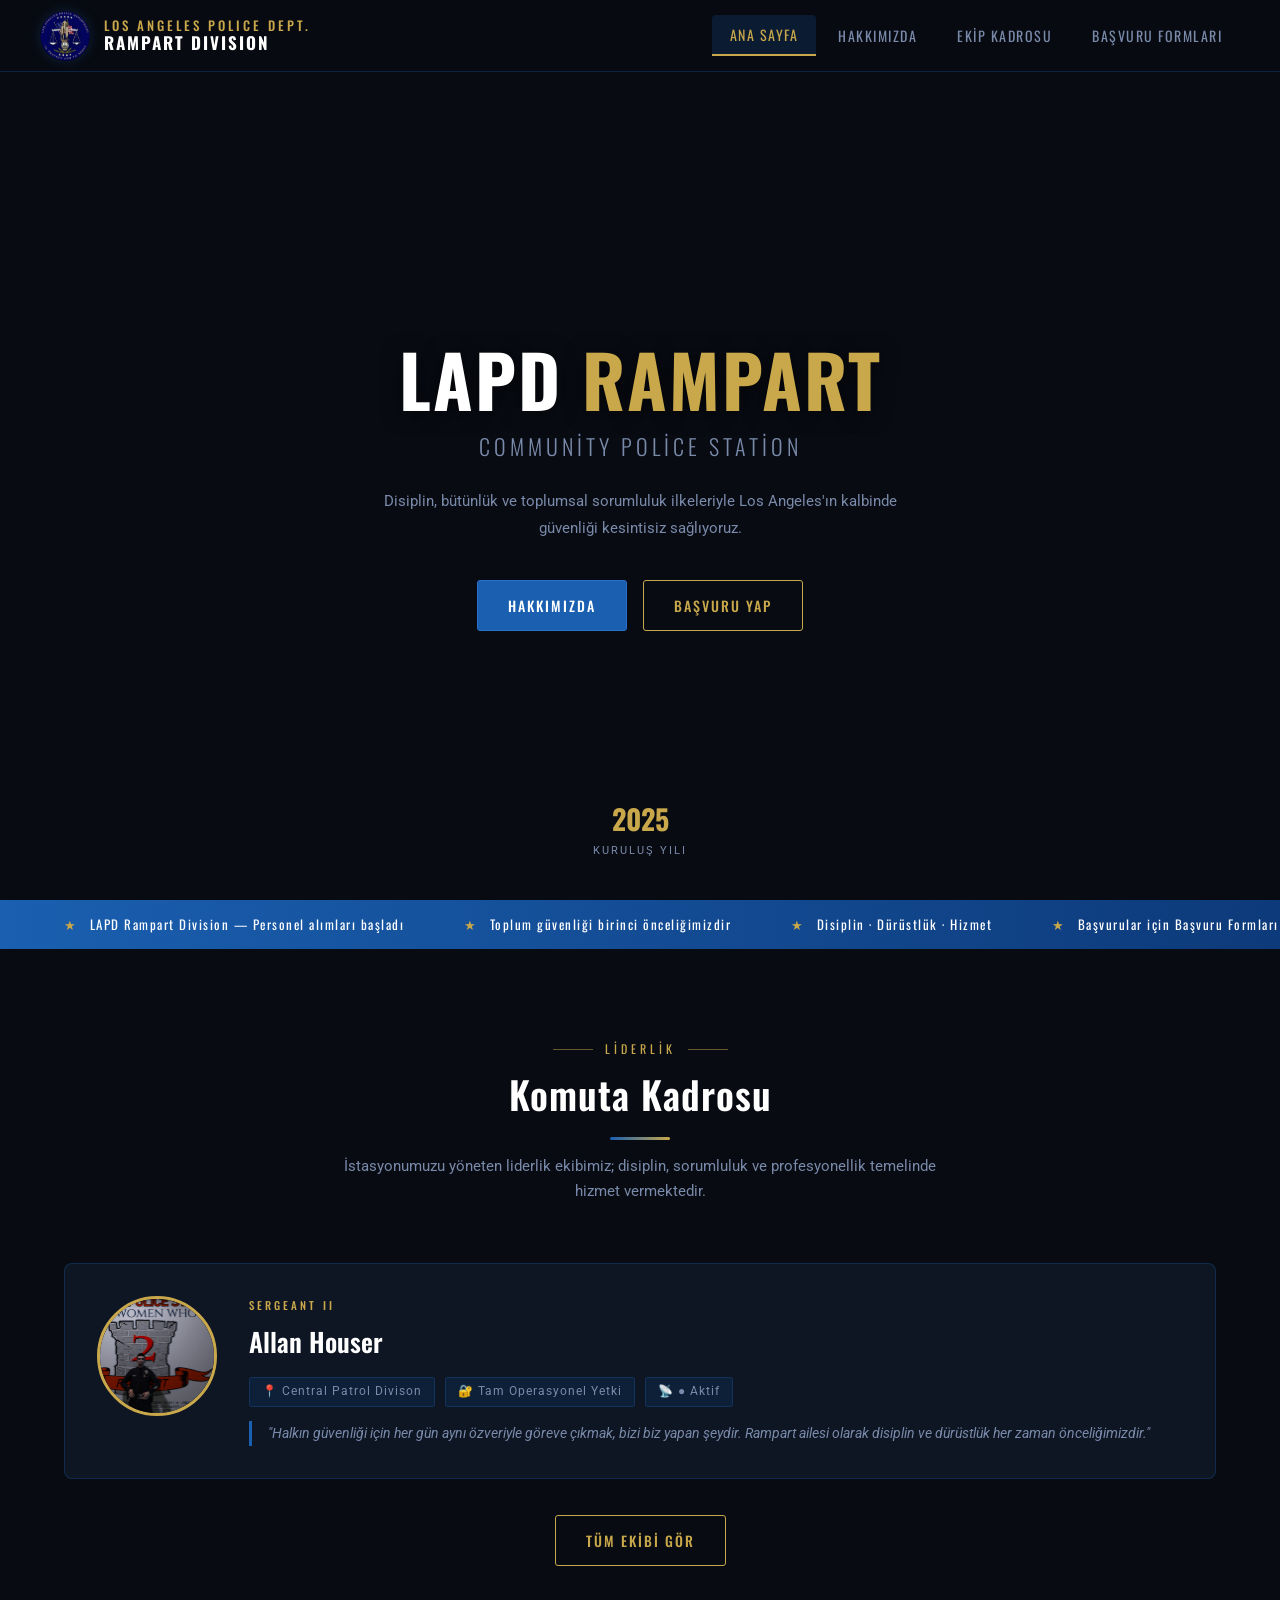
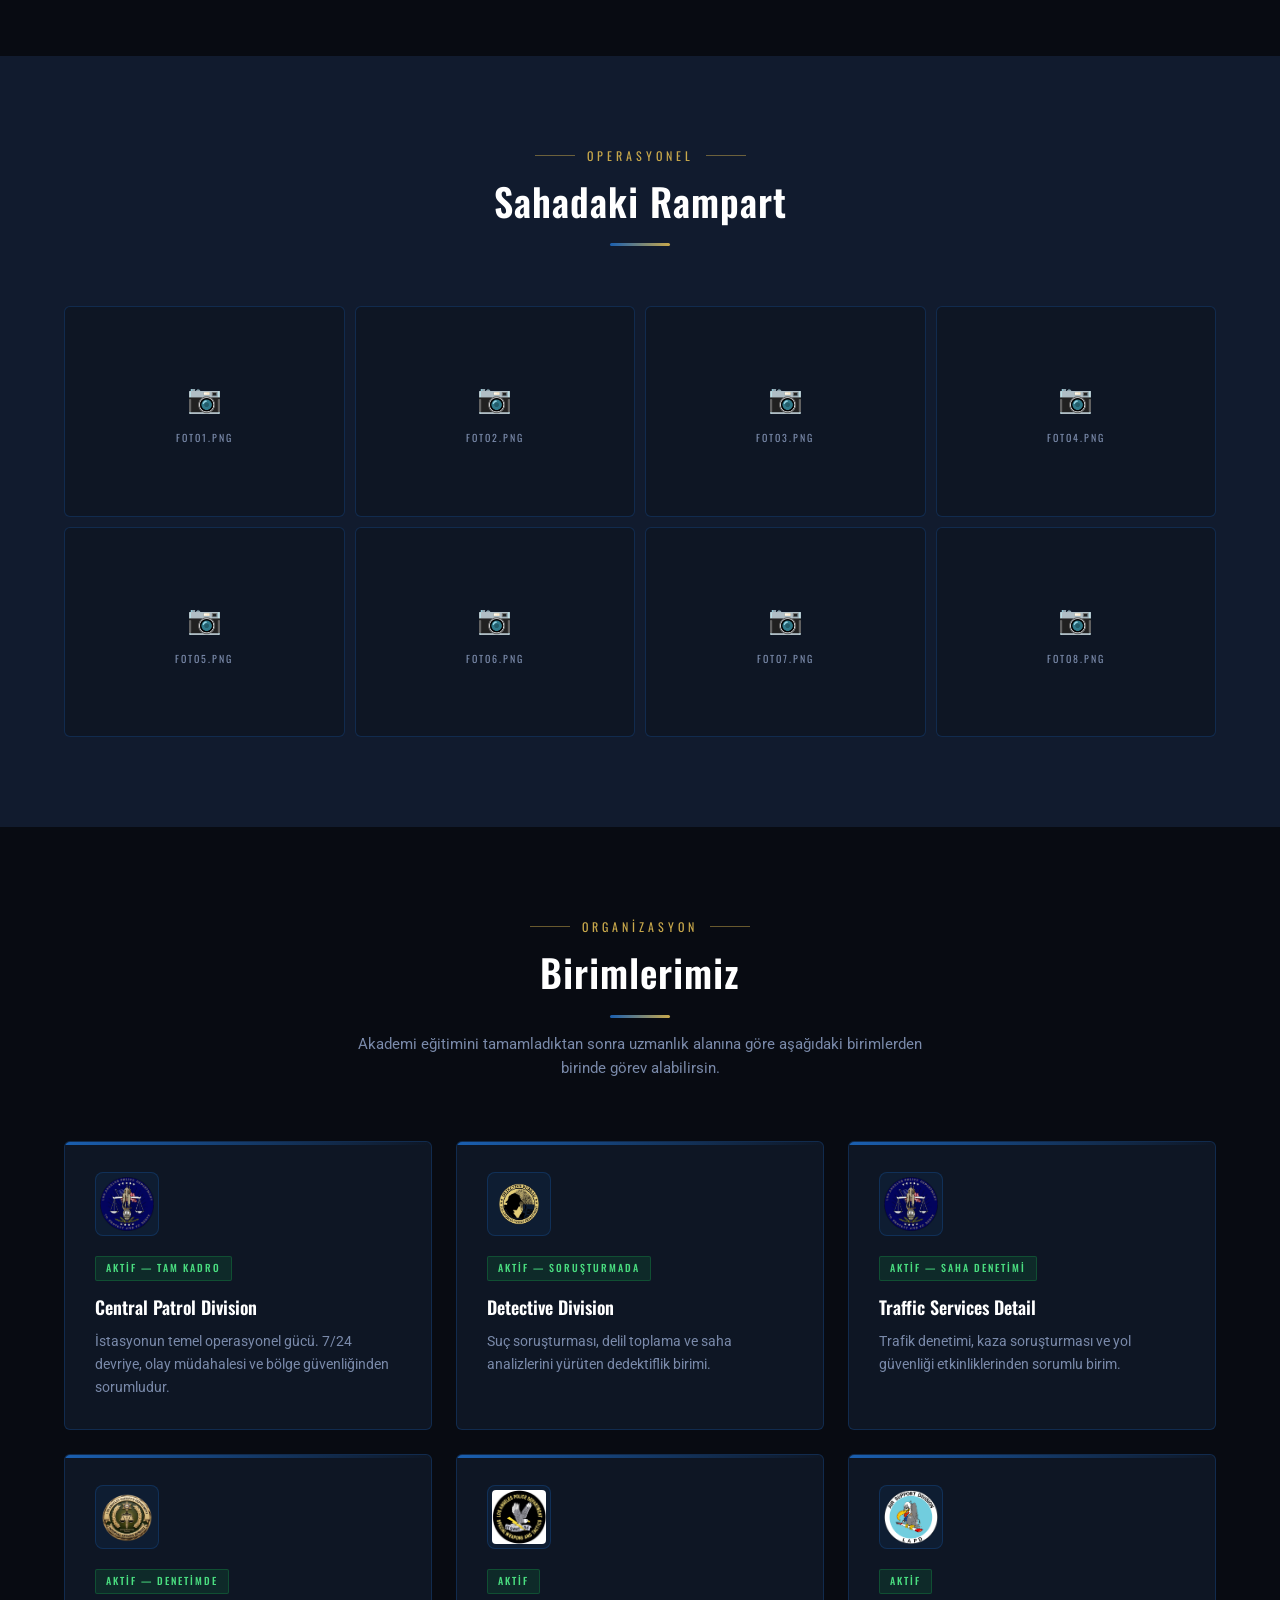
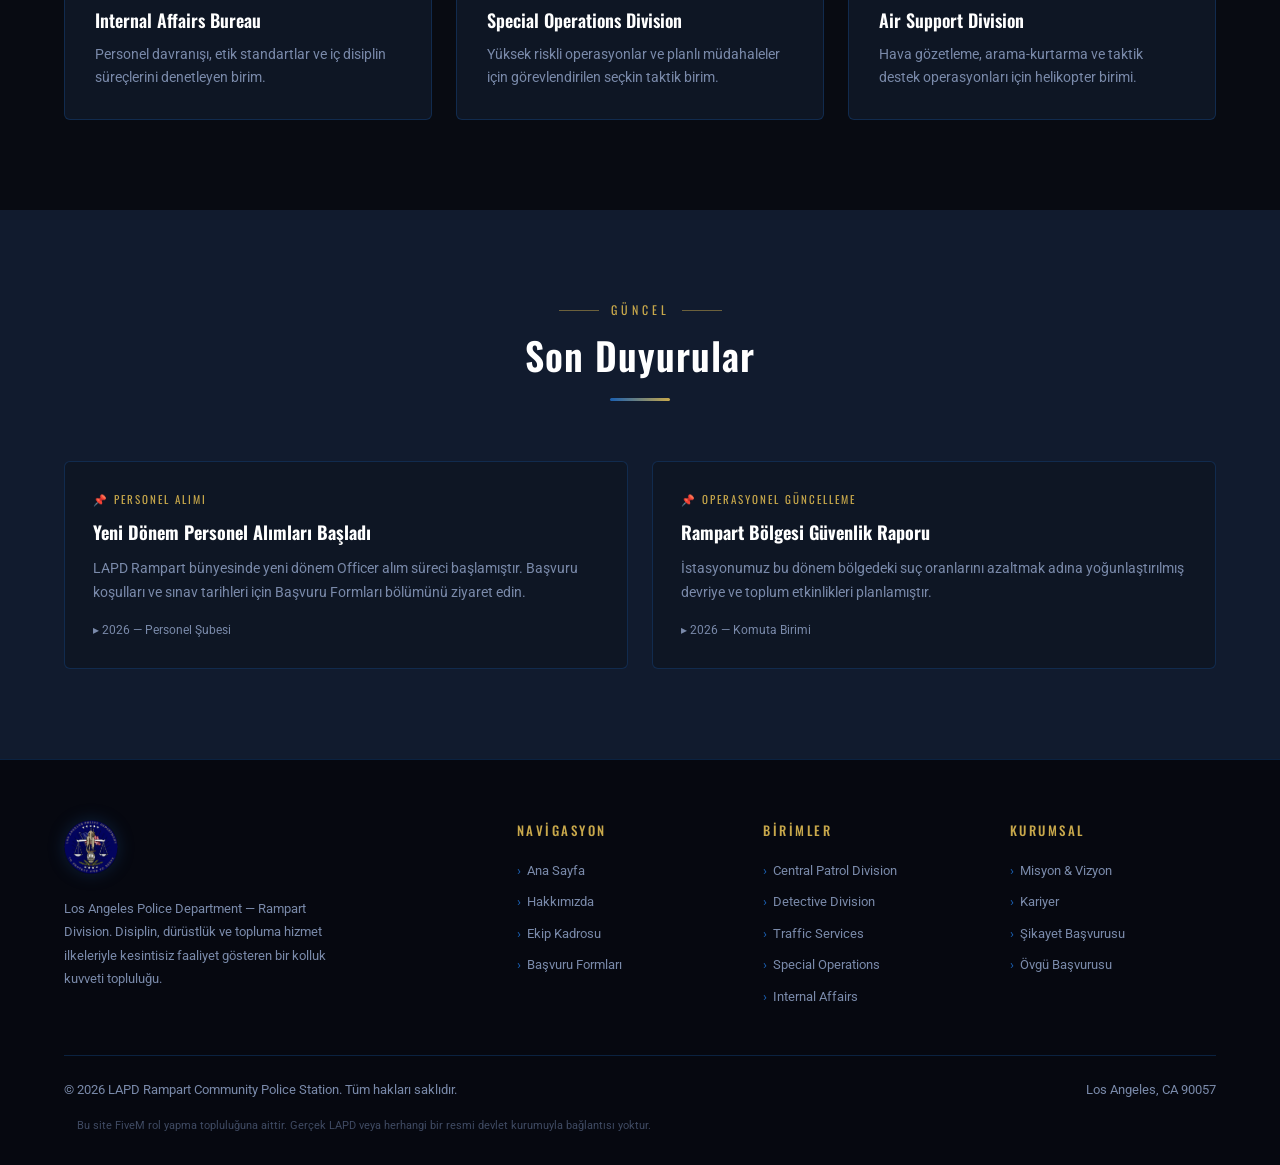
==== commit 365981fb: "Add files via upload" ====
--- a/index.html
+++ b/index.html
@@ -130,60 +130,60 @@
       </div>
       <div class="photo-grid">
 
-        <div class="photo-item" onclick="openLightbox('resimler/foto1.jpg','Devriye Operasyonu')">
-          <img src="resimler/foto1.jpg" alt="Devriye Operasyonu" onerror="this.style.display='none';this.nextElementSibling.style.display='flex';" />
-          <div class="photo-placeholder" style="display:none;"><span class="ph-icon">📷</span><span class="ph-text">foto1.jpg</span></div>
-          <div class="photo-overlay">🔍</div>
-          <div class="photo-caption">Devriye Operasyonu</div>
-        </div>
-
-        <div class="photo-item" onclick="openLightbox('resimler/foto2.jpg','İstasyon Roll Call')">
-          <img src="resimler/foto2.jpg" alt="İstasyon Roll Call" onerror="this.style.display='none';this.nextElementSibling.style.display='flex';" />
-          <div class="photo-placeholder" style="display:none;"><span class="ph-icon">📷</span><span class="ph-text">foto2.jpg</span></div>
-          <div class="photo-overlay">🔍</div>
-          <div class="photo-caption">İstasyon Roll Call</div>
-        </div>
-
-        <div class="photo-item" onclick="openLightbox('resimler/foto3.jpg','K9 Operasyonu')">
-          <img src="resimler/foto3.jpg" alt="K9 Operasyonu" onerror="this.style.display='none';this.nextElementSibling.style.display='flex';" />
-          <div class="photo-placeholder" style="display:none;"><span class="ph-icon">📷</span><span class="ph-text">foto3.jpg</span></div>
-          <div class="photo-overlay">🔍</div>
-          <div class="photo-caption">K9 Operasyonu</div>
-        </div>
-
-        <div class="photo-item" onclick="openLightbox('resimler/foto4.jpg','Trafik Denetimi')">
-          <img src="resimler/foto4.jpg" alt="Trafik Denetimi" onerror="this.style.display='none';this.nextElementSibling.style.display='flex';" />
-          <div class="photo-placeholder" style="display:none;"><span class="ph-icon">📷</span><span class="ph-text">foto4.jpg</span></div>
-          <div class="photo-overlay">🔍</div>
-          <div class="photo-caption">Trafik Denetimi</div>
-        </div>
-
-        <div class="photo-item" onclick="openLightbox('resimler/foto5.jpg','Özel Operasyon')">
-          <img src="resimler/foto5.jpg" alt="Özel Operasyon" onerror="this.style.display='none';this.nextElementSibling.style.display='flex';" />
-          <div class="photo-placeholder" style="display:none;"><span class="ph-icon">📷</span><span class="ph-text">foto5.jpg</span></div>
-          <div class="photo-overlay">🔍</div>
-          <div class="photo-caption">Özel Operasyon</div>
-        </div>
-
-        <div class="photo-item" onclick="openLightbox('resimler/foto6.jpg','Ekip Fotoğrafı')">
-          <img src="resimler/foto6.jpg" alt="Ekip Fotoğrafı" onerror="this.style.display='none';this.nextElementSibling.style.display='flex';" />
-          <div class="photo-placeholder" style="display:none;"><span class="ph-icon">📷</span><span class="ph-text">foto6.jpg</span></div>
-          <div class="photo-overlay">🔍</div>
-          <div class="photo-caption">Ekip Fotoğrafı</div>
-        </div>
-
-        <div class="photo-item" onclick="openLightbox('resimler/foto7.jpg','Toplum Etkinliği')">
-          <img src="resimler/foto7.jpg" alt="Toplum Etkinliği" onerror="this.style.display='none';this.nextElementSibling.style.display='flex';" />
-          <div class="photo-placeholder" style="display:none;"><span class="ph-icon">📷</span><span class="ph-text">foto7.jpg</span></div>
+        <div class="photo-item" onclick="openLightbox('resimler/foto1.png','Devriye Operasyonu')">
+          <img src="resimler/foto1.png" alt="Devriye Operasyonu" onerror="this.style.display='none';this.nextElementSibling.style.display='flex';" />
+          <div class="photo-placeholder" style="display:none;"><span class="ph-icon">📷</span><span class="ph-text">foto1.png</span></div>
+          <div class="photo-overlay">🔍</div>
+          <div class="photo-caption">END OF WATCH</div>
+        </div>
+
+        <div class="photo-item" onclick="openLightbox('resimler/foto2.png','İstasyon Roll Call')">
+          <img src="resimler/foto2.png" alt="İstasyon Roll Call" onerror="this.style.display='none';this.nextElementSibling.style.display='flex';" />
+          <div class="photo-placeholder" style="display:none;"><span class="ph-icon">📷</span><span class="ph-text">foto2.png</span></div>
+          <div class="photo-overlay">🔍</div>
+          <div class="photo-caption">CODE 4</div>
+        </div>
+
+        <div class="photo-item" onclick="openLightbox('resimler/foto3.png','K9 Operasyonu')">
+          <img src="resimler/foto3.png" alt="K9 Operasyonu" onerror="this.style.display='none';this.nextElementSibling.style.display='flex';" />
+          <div class="photo-placeholder" style="display:none;"><span class="ph-icon">📷</span><span class="ph-text">foto3.png</span></div>
+          <div class="photo-overlay">🔍</div>
+          <div class="photo-caption">Ekip</div>
+        </div>
+
+        <div class="photo-item" onclick="openLightbox('resimler/foto4.png','Trafik Denetimi')">
+          <img src="resimler/foto4.png" alt="Trafik Denetimi" onerror="this.style.display='none';this.nextElementSibling.style.display='flex';" />
+          <div class="photo-placeholder" style="display:none;"><span class="ph-icon">📷</span><span class="ph-text">foto4.png</span></div>
+          <div class="photo-overlay">🔍</div>
+          <div class="photo-caption">Gece Devriyesi</div>
+        </div>
+
+        <div class="photo-item" onclick="openLightbox('resimler/foto5.png','Özel Operasyon')">
+          <img src="resimler/foto5.png" alt="Özel Operasyon" onerror="this.style.display='none';this.nextElementSibling.style.display='flex';" />
+          <div class="photo-placeholder" style="display:none;"><span class="ph-icon">📷</span><span class="ph-text">foto5.png</span></div>
+          <div class="photo-overlay">🔍</div>
+          <div class="photo-caption">Sergeant</div>
+        </div>
+
+        <div class="photo-item" onclick="openLightbox('resimler/foto6.png','Ekip Fotoğrafı')">
+          <img src="resimler/foto6.png" alt="Ekip Fotoğrafı" onerror="this.style.display='none';this.nextElementSibling.style.display='flex';" />
+          <div class="photo-placeholder" style="display:none;"><span class="ph-icon">📷</span><span class="ph-text">foto6.png</span></div>
+          <div class="photo-overlay">🔍</div>
+          <div class="photo-caption">Air Support</div>
+        </div>
+
+        <div class="photo-item" onclick="openLightbox('resimler/foto7.png','Toplum Etkinliği')">
+          <img src="resimler/foto7.png" alt="Toplum Etkinliği" onerror="this.style.display='none';this.nextElementSibling.style.display='flex';" />
+          <div class="photo-placeholder" style="display:none;"><span class="ph-icon">📷</span><span class="ph-text">foto7.png</span></div>
           <div class="photo-overlay">🔍</div>
           <div class="photo-caption">Toplum Etkinliği</div>
         </div>
 
-        <div class="photo-item" onclick="openLightbox('resimler/foto8.jpg','Gece Devriyesi')">
-          <img src="resimler/foto8.jpg" alt="Gece Devriyesi" onerror="this.style.display='none';this.nextElementSibling.style.display='flex';" />
-          <div class="photo-placeholder" style="display:none;"><span class="ph-icon">📷</span><span class="ph-text">foto8.jpg</span></div>
-          <div class="photo-overlay">🔍</div>
-          <div class="photo-caption">Gece Devriyesi</div>
+        <div class="photo-item" onclick="openLightbox('resimler/foto8.png','Gece Devriyesi')">
+          <img src="resimler/foto8.png" alt="Gece Devriyesi" onerror="this.style.display='none';this.nextElementSibling.style.display='flex';" />
+          <div class="photo-placeholder" style="display:none;"><span class="ph-icon">📷</span><span class="ph-text">foto8.png</span></div>
+          <div class="photo-overlay">🔍</div>
+          <div class="photo-caption">Boş</div>
         </div>
 
       </div>
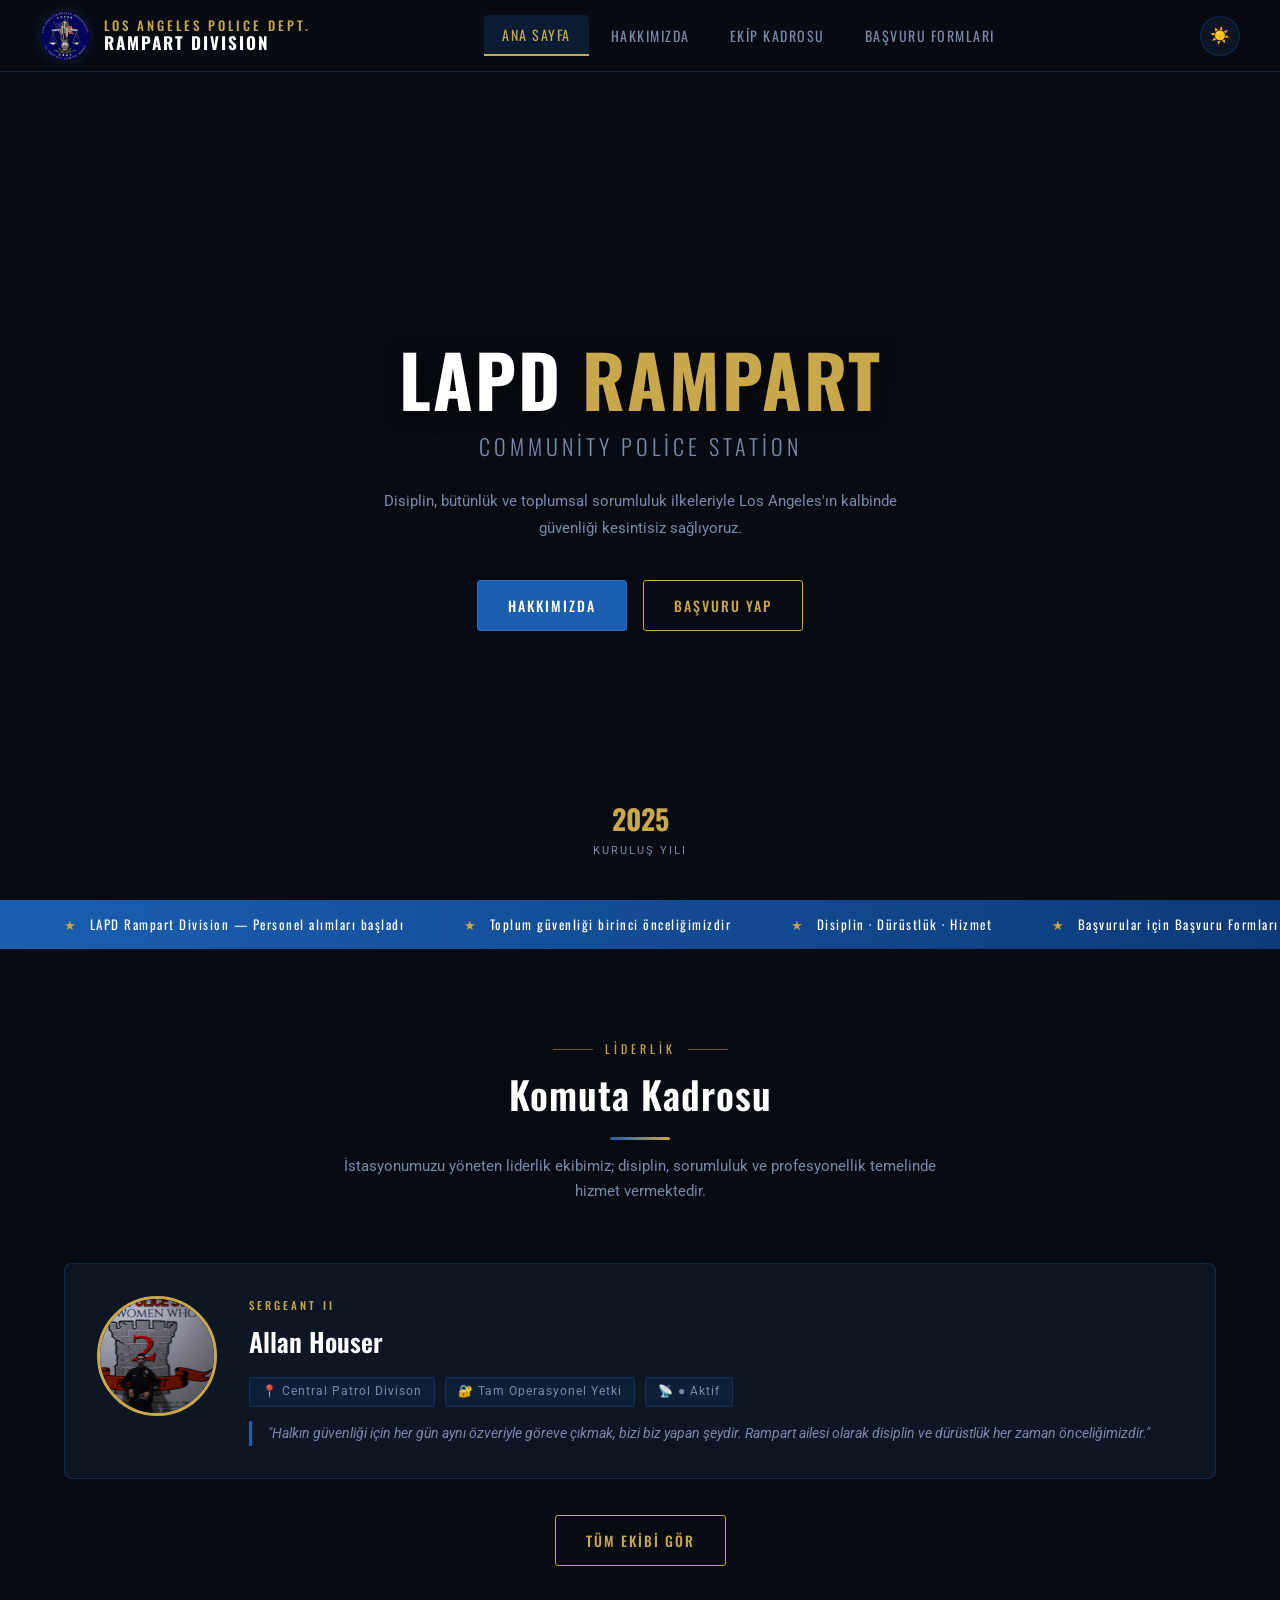
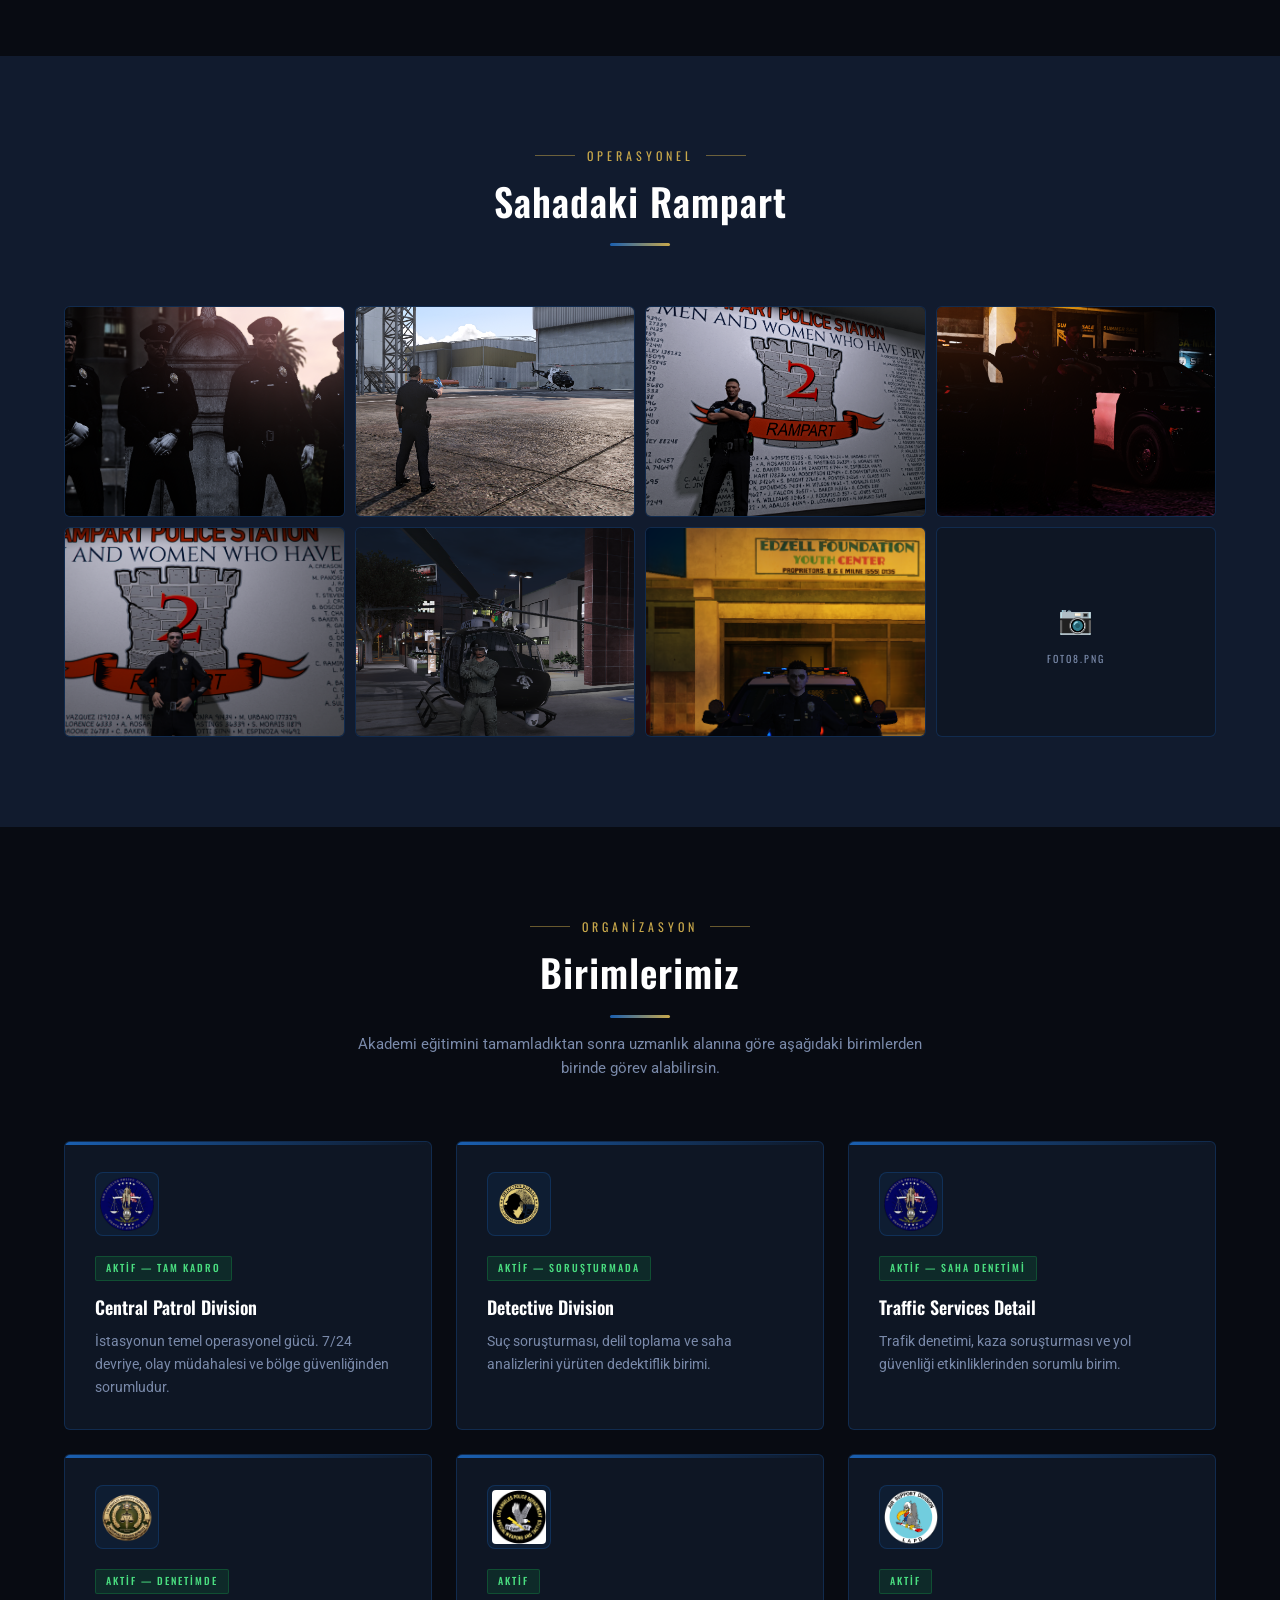
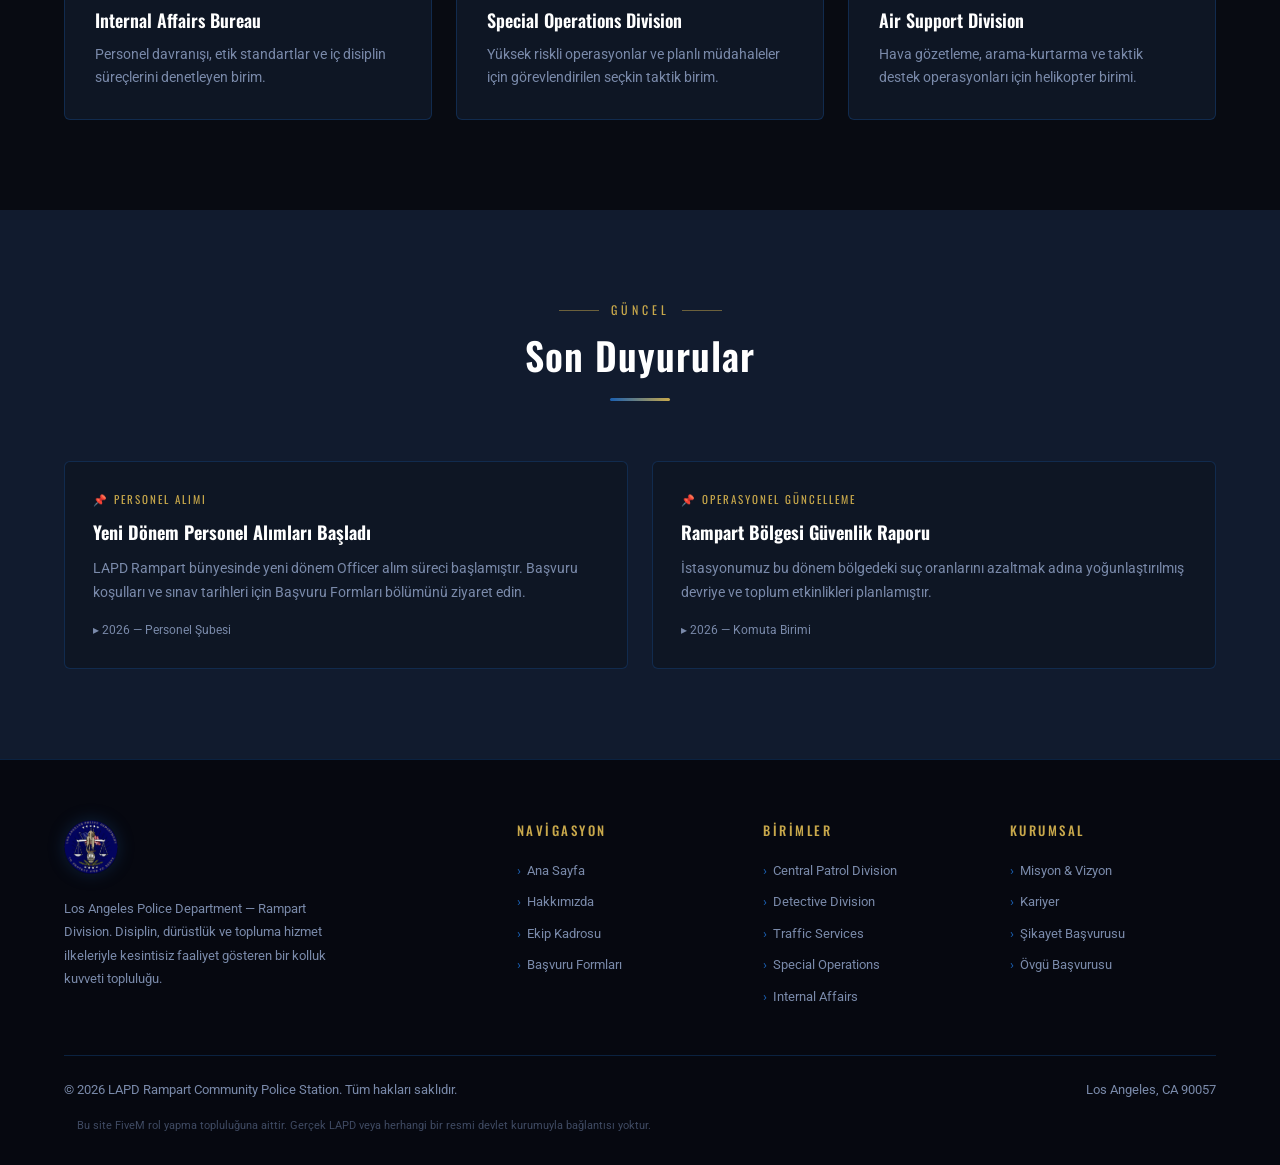
==== commit c4c326d7: "Add files via upload" ====
--- a/index.html
+++ b/index.html
@@ -6,6 +6,7 @@
   <title>LAPD Rampart — Community Police Station</title>
   <link rel="stylesheet" href="style.css" />
   <link rel="icon" type="image/png" href="resimler/logo.png" />
+  <script src="theme.js"></script>
 </head>
 <body>
 
@@ -27,6 +28,7 @@
   <div class="nav-toggle" id="navToggle" aria-label="Menüyü aç">
     <span></span><span></span><span></span>
   </div>
+  <button class="theme-toggle" id="themeToggle" aria-label="Temayı değiştir">☀️</button>
 </nav>
 
 <!-- ═══════════ HERO ═══════════ -->
@@ -128,58 +130,58 @@
         <h2 class="section-title">Sahadaki Rampart</h2>
         <div class="divider"></div>
       </div>
-      <div class="photo-grid">
-
-        <div class="photo-item" onclick="openLightbox('resimler/foto1.png','Devriye Operasyonu')">
+      <div class="photo-grid" id="photoTrack">
+
+        <div class="photo-item" onclick="openLightbox(0)">
           <img src="resimler/foto1.png" alt="Devriye Operasyonu" onerror="this.style.display='none';this.nextElementSibling.style.display='flex';" />
           <div class="photo-placeholder" style="display:none;"><span class="ph-icon">📷</span><span class="ph-text">foto1.png</span></div>
           <div class="photo-overlay">🔍</div>
           <div class="photo-caption">END OF WATCH</div>
         </div>
 
-        <div class="photo-item" onclick="openLightbox('resimler/foto2.png','İstasyon Roll Call')">
+        <div class="photo-item" onclick="openLightbox(1)">
           <img src="resimler/foto2.png" alt="İstasyon Roll Call" onerror="this.style.display='none';this.nextElementSibling.style.display='flex';" />
           <div class="photo-placeholder" style="display:none;"><span class="ph-icon">📷</span><span class="ph-text">foto2.png</span></div>
           <div class="photo-overlay">🔍</div>
           <div class="photo-caption">CODE 4</div>
         </div>
 
-        <div class="photo-item" onclick="openLightbox('resimler/foto3.png','K9 Operasyonu')">
+        <div class="photo-item" onclick="openLightbox(2)">
           <img src="resimler/foto3.png" alt="K9 Operasyonu" onerror="this.style.display='none';this.nextElementSibling.style.display='flex';" />
           <div class="photo-placeholder" style="display:none;"><span class="ph-icon">📷</span><span class="ph-text">foto3.png</span></div>
           <div class="photo-overlay">🔍</div>
           <div class="photo-caption">Ekip</div>
         </div>
 
-        <div class="photo-item" onclick="openLightbox('resimler/foto4.png','Trafik Denetimi')">
+        <div class="photo-item" onclick="openLightbox(3)">
           <img src="resimler/foto4.png" alt="Trafik Denetimi" onerror="this.style.display='none';this.nextElementSibling.style.display='flex';" />
           <div class="photo-placeholder" style="display:none;"><span class="ph-icon">📷</span><span class="ph-text">foto4.png</span></div>
           <div class="photo-overlay">🔍</div>
           <div class="photo-caption">Gece Devriyesi</div>
         </div>
 
-        <div class="photo-item" onclick="openLightbox('resimler/foto5.png','Özel Operasyon')">
+        <div class="photo-item" onclick="openLightbox(4)">
           <img src="resimler/foto5.png" alt="Özel Operasyon" onerror="this.style.display='none';this.nextElementSibling.style.display='flex';" />
           <div class="photo-placeholder" style="display:none;"><span class="ph-icon">📷</span><span class="ph-text">foto5.png</span></div>
           <div class="photo-overlay">🔍</div>
           <div class="photo-caption">Sergeant</div>
         </div>
 
-        <div class="photo-item" onclick="openLightbox('resimler/foto6.png','Ekip Fotoğrafı')">
+        <div class="photo-item" onclick="openLightbox(5)">
           <img src="resimler/foto6.png" alt="Ekip Fotoğrafı" onerror="this.style.display='none';this.nextElementSibling.style.display='flex';" />
           <div class="photo-placeholder" style="display:none;"><span class="ph-icon">📷</span><span class="ph-text">foto6.png</span></div>
           <div class="photo-overlay">🔍</div>
           <div class="photo-caption">Air Support</div>
         </div>
 
-        <div class="photo-item" onclick="openLightbox('resimler/foto7.png','Toplum Etkinliği')">
+        <div class="photo-item" onclick="openLightbox(6)">
           <img src="resimler/foto7.png" alt="Toplum Etkinliği" onerror="this.style.display='none';this.nextElementSibling.style.display='flex';" />
           <div class="photo-placeholder" style="display:none;"><span class="ph-icon">📷</span><span class="ph-text">foto7.png</span></div>
           <div class="photo-overlay">🔍</div>
           <div class="photo-caption">Toplum Etkinliği</div>
         </div>
 
-        <div class="photo-item" onclick="openLightbox('resimler/foto8.png','Gece Devriyesi')">
+        <div class="photo-item" onclick="openLightbox(7)">
           <img src="resimler/foto8.png" alt="Gece Devriyesi" onerror="this.style.display='none';this.nextElementSibling.style.display='flex';" />
           <div class="photo-placeholder" style="display:none;"><span class="ph-icon">📷</span><span class="ph-text">foto8.png</span></div>
           <div class="photo-overlay">🔍</div>
@@ -193,7 +195,9 @@
   <!-- LİGHTBOX -->
   <div class="lightbox" id="lightbox" onclick="if(event.target===this)closeLightbox()">
     <button class="lightbox-close" onclick="closeLightbox()">✕</button>
+    <button class="lightbox-nav prev" onclick="event.stopPropagation();shiftLightbox(-1)" aria-label="Önceki fotoğraf">‹</button>
     <img id="lightboxImg" src="" alt="" />
+    <button class="lightbox-nav next" onclick="event.stopPropagation();shiftLightbox(1)" aria-label="Sonraki fotoğraf">›</button>
     <div class="lightbox-caption" id="lightboxCaption"></div>
   </div>
 
@@ -337,17 +341,46 @@
   const menu   = document.getElementById('navMenu');
   toggle.addEventListener('click', () => menu.classList.toggle('open'));
 
-  function openLightbox(src, caption) {
-    document.getElementById('lightboxImg').src = src;
-    document.getElementById('lightboxCaption').textContent = caption;
+  // Sahadaki Rampart gallery photos, in display order
+  const galleryPhotos = [
+    { src: 'resimler/foto1.png', caption: 'END OF WATCH' },
+    { src: 'resimler/foto2.png', caption: 'CODE 4' },
+    { src: 'resimler/foto3.png', caption: 'Ekip' },
+    { src: 'resimler/foto4.png', caption: 'Gece Devriyesi' },
+    { src: 'resimler/foto5.png', caption: 'Sergeant' },
+    { src: 'resimler/foto6.png', caption: 'Air Support' },
+    { src: 'resimler/foto7.png', caption: 'Toplum Etkinliği' },
+    { src: 'resimler/foto8.png', caption: 'Boş' }
+  ];
+  let lightboxIndex = 0;
+
+  function renderLightbox() {
+    const photo = galleryPhotos[lightboxIndex];
+    document.getElementById('lightboxImg').src = photo.src;
+    document.getElementById('lightboxCaption').textContent = photo.caption;
+  }
+
+  function openLightbox(index) {
+    lightboxIndex = index;
+    renderLightbox();
     document.getElementById('lightbox').classList.add('open');
+  }
+
+  function shiftLightbox(direction) {
+    lightboxIndex = (lightboxIndex + direction + galleryPhotos.length) % galleryPhotos.length;
+    renderLightbox();
   }
 
   function closeLightbox() {
     document.getElementById('lightbox').classList.remove('open');
   }
 
-  document.addEventListener('keydown', e => { if (e.key === 'Escape') closeLightbox(); });
+  document.addEventListener('keydown', e => {
+    if (!document.getElementById('lightbox').classList.contains('open')) return;
+    if (e.key === 'Escape') closeLightbox();
+    if (e.key === 'ArrowRight') shiftLightbox(1);
+    if (e.key === 'ArrowLeft') shiftLightbox(-1);
+  });
 </script>
 </body>
 </html>
--- a/style.css
+++ b/style.css
@@ -13,10 +13,40 @@
   --gold-light:   #e8c86a;
   --text:         #d8dde8;
   --text-muted:   #7a8aaa;
+  --heading:      #fff;
   --border:       rgba(26, 95, 176, 0.3);
   --border-gold:  rgba(200, 168, 75, 0.4);
   --nav-h:        72px;
 }
+
+/* ─── LIGHT THEME ─────────────────────────────── */
+html.light-theme {
+  --bg-dark:      #eef1f6;
+  --bg-card:      #ffffff;
+  --bg-navy:      #e4e9f1;
+  --text:         #232c3d;
+  --text-muted:   #5b6b85;
+  --heading:      #10141d;
+  --border:       rgba(26, 95, 176, 0.18);
+  --border-gold:  rgba(200, 168, 75, 0.45);
+}
+
+.theme-toggle {
+  width: 40px;
+  height: 40px;
+  border-radius: 50%;
+  border: 1px solid var(--border);
+  background: var(--bg-card);
+  color: var(--gold);
+  font-size: 16px;
+  cursor: pointer;
+  display: flex;
+  align-items: center;
+  justify-content: center;
+  transition: .2s;
+  margin-left: 14px;
+}
+.theme-toggle:hover { border-color: var(--gold); transform: translateY(-1px); }
 
 *, *::before, *::after { box-sizing: border-box; margin: 0; padding: 0; }
 
@@ -183,7 +213,7 @@
   font-size: 38px;
   font-weight: 600;
   letter-spacing: 1px;
-  color: #fff;
+  color: var(--heading);
   line-height: 1.15;
 }
 
@@ -470,6 +500,7 @@
   width: 100%;
   height: 100%;
   object-fit: cover;
+  object-position: center top;
 }
 
 .leader-placeholder {
@@ -493,7 +524,7 @@
   font-family: 'Oswald', sans-serif;
   font-size: 26px;
   font-weight: 600;
-  color: #fff;
+  color: var(--heading);
   margin-bottom: 14px;
 }
 
@@ -588,7 +619,7 @@
   font-family: 'Oswald', sans-serif;
   font-size: 18px;
   font-weight: 600;
-  color: #fff;
+  color: var(--heading);
   margin-bottom: 8px;
 }
 
@@ -650,7 +681,7 @@
   color: var(--text-muted);
 }
 
-.member-avatar img { width: 100%; height: 100%; object-fit: cover; }
+.member-avatar img { width: 100%; height: 100%; object-fit: cover; object-position: center top; }
 
 .member-rank {
   font-family: 'Oswald', sans-serif;
@@ -665,7 +696,7 @@
   font-family: 'Oswald', sans-serif;
   font-size: 16px;
   font-weight: 600;
-  color: #fff;
+  color: var(--heading);
   margin-bottom: 5px;
 }
 
@@ -733,7 +764,7 @@
   font-family: 'Oswald', sans-serif;
   font-size: clamp(36px, 5vw, 58px);
   font-weight: 700;
-  color: #fff;
+  color: var(--heading);
   letter-spacing: 2px;
   line-height: 1.1;
   position: relative;
@@ -809,7 +840,7 @@
   font-family: 'Oswald', sans-serif;
   font-size: clamp(26px, 3vw, 38px);
   font-weight: 600;
-  color: #fff;
+  color: var(--heading);
   line-height: 1.2;
   margin-bottom: 20px;
 }
@@ -833,7 +864,7 @@
   font-size: 14px;
   color: var(--text);
   padding: 8px 0;
-  border-bottom: 1px solid rgba(255,255,255,.05);
+  border-bottom: 1px solid var(--border);
 }
 
 .about-list li::before {
@@ -857,7 +888,7 @@
   font-family: 'Oswald', sans-serif;
   font-size: 18px;
   font-weight: 600;
-  color: #fff;
+  color: var(--heading);
   letter-spacing: 1px;
   text-transform: uppercase;
   margin-bottom: 10px;
@@ -912,7 +943,7 @@
   font-family: 'Oswald', sans-serif;
   font-size: 15px;
   font-weight: 600;
-  color: #fff;
+  color: var(--heading);
   letter-spacing: 1px;
   margin-bottom: 8px;
 }
@@ -964,7 +995,7 @@
   font-family: 'Oswald', sans-serif;
   font-size: 18px;
   font-weight: 600;
-  color: #fff;
+  color: var(--heading);
   margin-bottom: 6px;
 }
 
@@ -984,7 +1015,7 @@
 .form-panel h3 {
   font-family: 'Oswald', sans-serif;
   font-size: 22px;
-  color: #fff;
+  color: var(--heading);
   margin-bottom: 28px;
   padding-bottom: 16px;
   border-bottom: 1px solid var(--border);
@@ -1155,7 +1186,6 @@
   .leader-card { flex-direction: column; text-align: center; }
   .leader-img-wrap { margin: 0 auto; }
   .hero-stats { gap: 30px; flex-wrap: wrap; bottom: 20px; }
-  .photo-grid { grid-template-columns: repeat(2, 1fr); }
 }
 
 /* ─── PHOTO GALLERY ─────────────────────────────────── */
@@ -1163,6 +1193,9 @@
   display: grid;
   grid-template-columns: repeat(4, 1fr);
   gap: 10px;
+}
+@media (max-width: 1024px) {
+  .photo-grid { grid-template-columns: repeat(2, 1fr); }
 }
 .photo-item {
   position: relative;
@@ -1276,6 +1309,30 @@
   transition: .2s;
 }
 .lightbox-close:hover { background: rgba(255,255,255,.2); }
+.lightbox-nav {
+  position: absolute;
+  top: 50%;
+  transform: translateY(-50%);
+  width: 50px; height: 50px;
+  border-radius: 50%;
+  background: rgba(255,255,255,.1);
+  border: 1px solid rgba(255,255,255,.15);
+  color: #fff;
+  font-size: 22px;
+  cursor: pointer;
+  display: flex;
+  align-items: center;
+  justify-content: center;
+  transition: .2s;
+}
+.lightbox-nav:hover { background: rgba(255,255,255,.2); }
+.lightbox-nav.prev { left: 20px; }
+.lightbox-nav.next { right: 20px; }
+@media (max-width: 640px) {
+  .lightbox-nav { width: 42px; height: 42px; font-size: 18px; }
+  .lightbox-nav.prev { left: 8px; }
+  .lightbox-nav.next { right: 8px; }
+}
 
 /* ─── MEMBER MODAL ───────────────────────────────────── */
 .member-card { cursor: pointer; }
@@ -1325,7 +1382,7 @@
   justify-content: center;
   flex-shrink: 0;
 }
-.modal-avatar img { width: 100%; height: 100%; object-fit: cover; }
+.modal-avatar img { width: 100%; height: 100%; object-fit: cover; object-position: center top; }
 .modal-info-rank {
   font-family: 'Oswald', sans-serif;
   font-size: 11px;
@@ -1338,7 +1395,7 @@
   font-family: 'Oswald', sans-serif;
   font-size: 22px;
   font-weight: 600;
-  color: #fff;
+  color: var(--heading);
   line-height: 1.2;
 }
 .modal-info-badge { font-size: 13px; color: var(--text-muted); margin-top: 5px; }
@@ -1349,7 +1406,7 @@
   align-items: flex-start;
   gap: 12px;
   padding: 12px 0;
-  border-bottom: 1px solid rgba(255,255,255,.05);
+  border-bottom: 1px solid var(--border);
 }
 .modal-row:last-child { border-bottom: none; }
 .modal-row-label {
@@ -1376,7 +1433,7 @@
   justify-content: center;
   transition: .2s;
 }
-.modal-close-btn:hover { background: rgba(255,255,255,.16); color: #fff; }
+.modal-close-btn:hover { background: rgba(255,255,255,.16); color: var(--heading); }
 /* Staff group label */
 .staff-group-label {
   font-family: 'Oswald', sans-serif;
@@ -1393,4 +1450,4 @@
   background: linear-gradient(135deg, var(--bg-card), rgba(200,168,75,.07));
   border-color: rgba(200,168,75,.4);
 }
-@media (max-width: 1024px) { .photo-grid { grid-template-columns: repeat(2, 1fr); } }
+
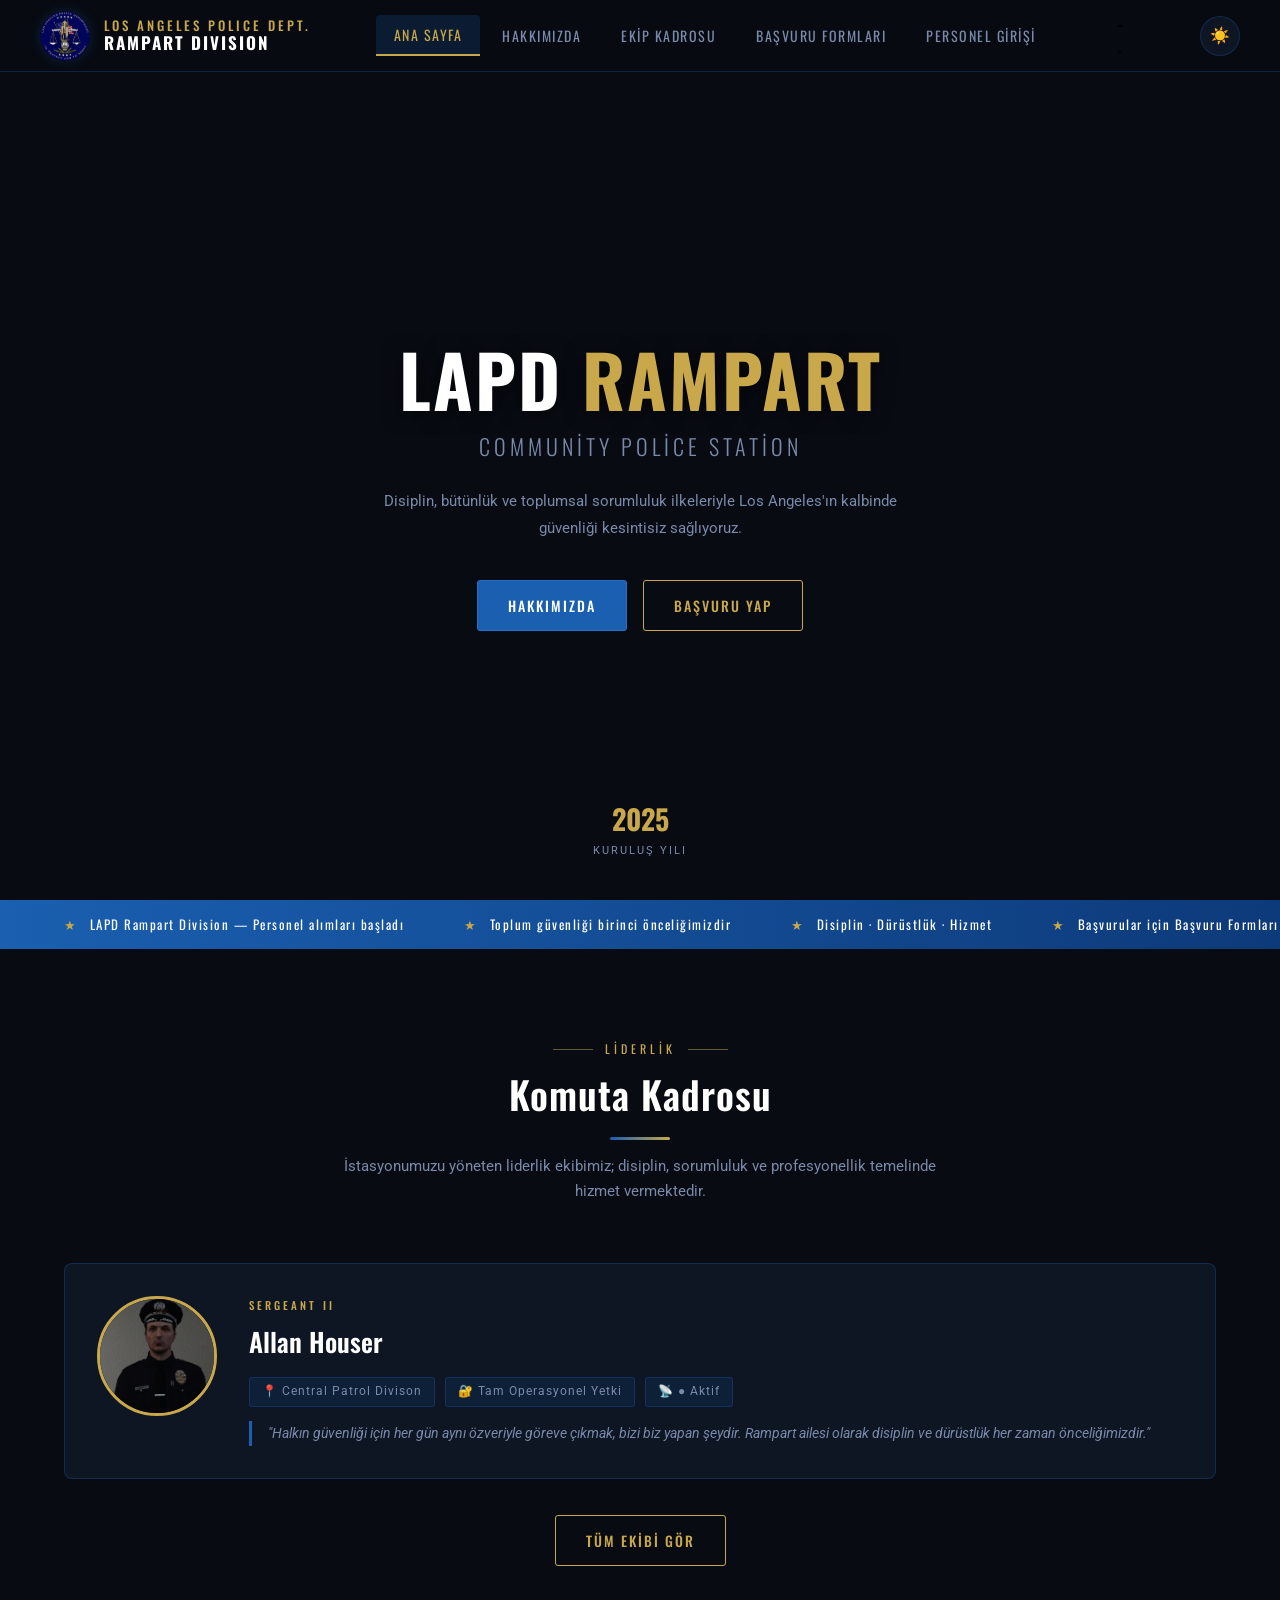
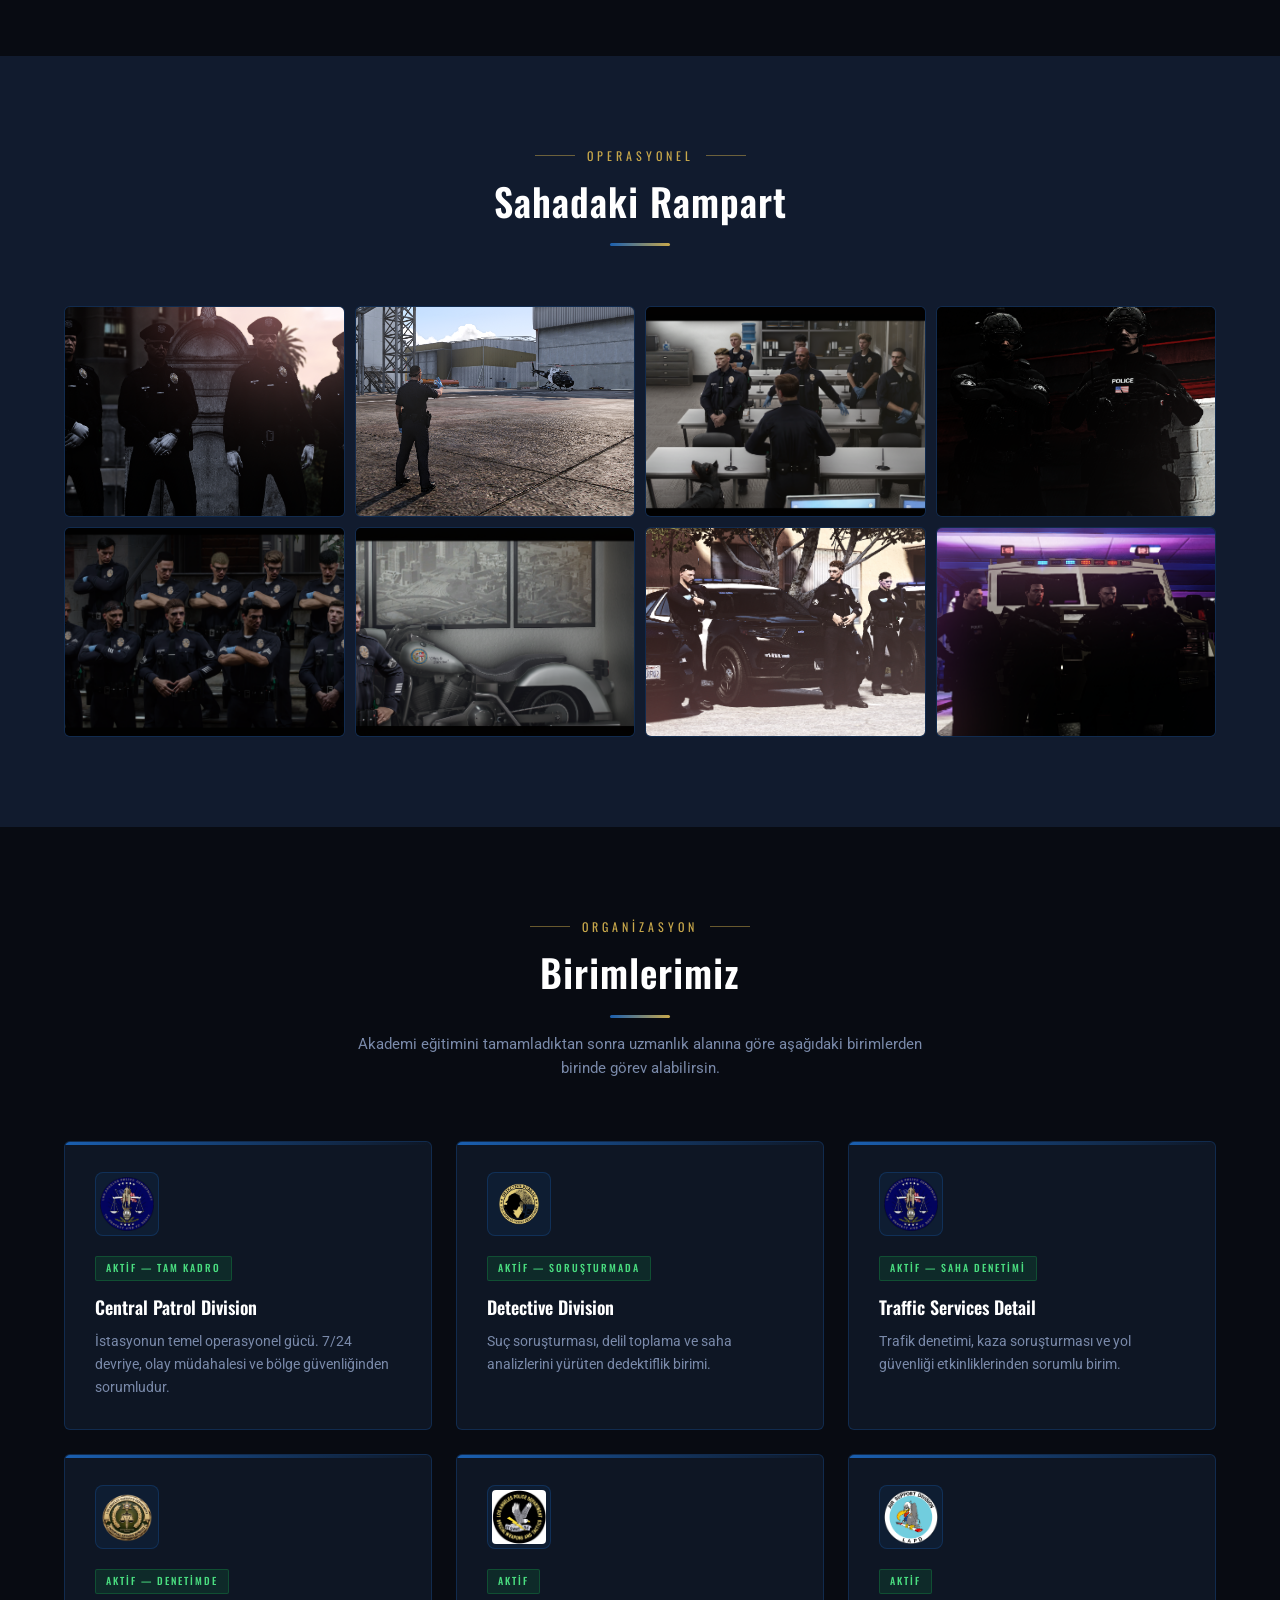
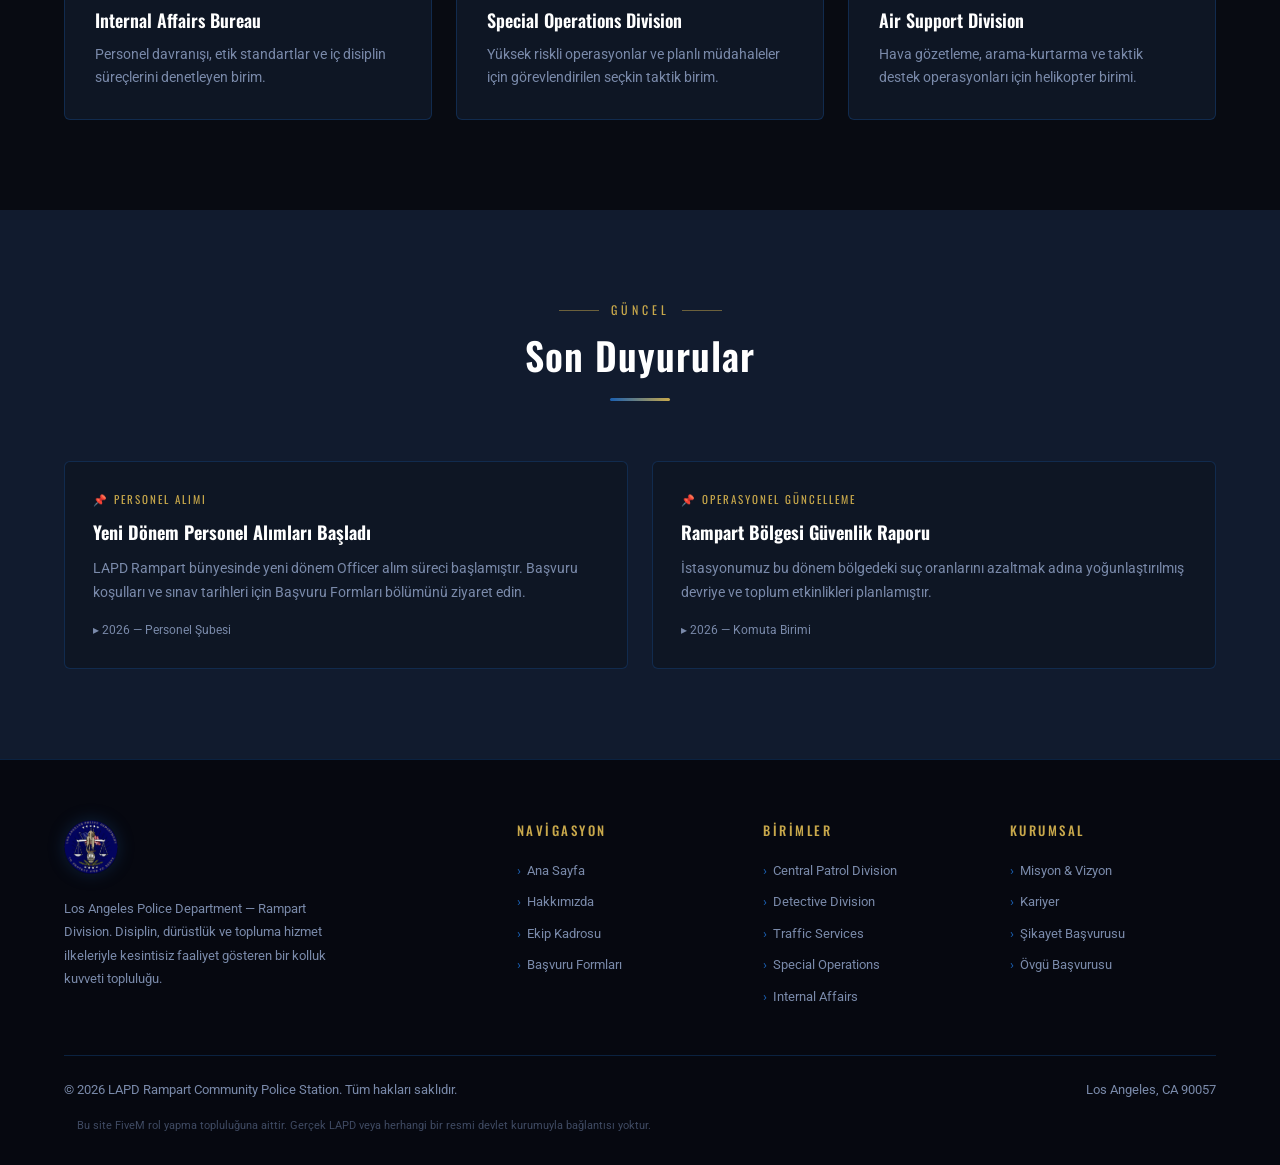
==== commit 23e71ee1: "Add files via upload" ====
--- a/index.html
+++ b/index.html
@@ -4,6 +4,18 @@
   <meta charset="UTF-8" />
   <meta name="viewport" content="width=device-width, initial-scale=1.0" />
   <title>LAPD Rampart — Community Police Station</title>
+  <meta name="description" content="LAPD Rampart Division — Los Angeles Police Department temalı FiveM rol yapma topluluğu. Ekibimize katılın, devriye operasyonlarımızı keşfedin." />
+  <meta name="keywords" content="LAPD Rampart, FiveM, LSPD, rol yapma, roleplay, polis, community police station" />
+  <meta property="og:type" content="website" />
+  <meta property="og:title" content="LAPD Rampart — Community Police Station" />
+  <meta property="og:description" content="Los Angeles Police Department Rampart Division FiveM rol yapma topluluğu. Ekibimize katılın, devriye operasyonlarımızı keşfedin." />
+  <meta property="og:image" content="resimler/logo.png" />
+  <meta property="og:locale" content="tr_TR" />
+  <meta name="twitter:card" content="summary" />
+  <meta name="twitter:title" content="LAPD Rampart — Community Police Station" />
+  <meta name="twitter:description" content="Los Angeles Police Department Rampart Division FiveM rol yapma topluluğu." />
+  <meta name="twitter:image" content="resimler/logo.png" />
+  <meta name="theme-color" content="#080b12" />
   <link rel="stylesheet" href="style.css" />
   <link rel="icon" type="image/png" href="resimler/logo.png" />
   <script src="theme.js"></script>
@@ -24,9 +36,18 @@
     <li><a href="about.html">Hakkımızda</a></li>
     <li><a href="team.html">Ekip Kadrosu</a></li>
     <li><a href="forms.html">Başvuru Formları</a></li>
+    <li><a href="https://lapdcad.vercel.app/login">Personel Girişi</a></li>
   </ul>
   <div class="nav-toggle" id="navToggle" aria-label="Menüyü aç">
     <span></span><span></span><span></span>
+  </div>
+  <div class="nav-socials">
+    <a href="https://www.youtube.com/channel/UCBDtuQjk3x366hKl7r2Aerg" target="_blank" rel="noopener" aria-label="YouTube">
+      <svg viewBox="0 0 576 512"><path d="M549.7 124.1c-6.3-23.7-24.8-42.3-48.3-48.6C458.8 64 288 64 288 64S117.2 64 74.6 75.5c-23.5 6.3-42 24.9-48.3 48.6C15 167 15 256 15 256s0 89 11.3 131.9c6.3 23.7 24.8 41.5 48.3 47.8C117.2 448 288 448 288 448s170.8 0 213.4-11.5c23.5-6.3 42-24.2 48.3-47.8C561 345 561 256 561 256s0-89-11.3-131.9zM232 334.5V177.5L361 256z"/></svg>
+    </a>
+    <a href="https://discord.gg/dA25gztcfC" target="_blank" rel="noopener" aria-label="Discord">
+      <svg viewBox="0 0 640 512"><path d="M524.5 69.8a1.5 1.5 0 0 0-.8-.7A485.1 485.1 0 0 0 404.1 32a1.8 1.8 0 0 0-1.9.9 337.5 337.5 0 0 0-14.9 30.6 447.8 447.8 0 0 0-134.4 0 309.5 309.5 0 0 0-15.1-30.6 1.9 1.9 0 0 0-1.9-.9A483.7 483.7 0 0 0 116.1 69.1a1.7 1.7 0 0 0-.8.7C39.1 183.7 18.2 294.7 28.4 404.4a2 2 0 0 0 .8 1.4A487.7 487.7 0 0 0 176 479.9a1.9 1.9 0 0 0 2.1-.7A348.2 348.2 0 0 0 208.1 430.4a1.9 1.9 0 0 0-1-2.6 321.2 321.2 0 0 1-45.9-21.9 1.9 1.9 0 0 1-.2-3.1c3.1-2.3 6.2-4.7 9.1-7.1a1.8 1.8 0 0 1 1.9-.3c96.2 43.9 200.4 43.9 295.5 0a1.8 1.8 0 0 1 1.9.2c2.9 2.4 6 4.9 9.1 7.2a1.9 1.9 0 0 1-.2 3.1 301.4 301.4 0 0 1-45.9 21.8 1.9 1.9 0 0 0-1 2.6 391.1 391.1 0 0 0 30 48.8 1.9 1.9 0 0 0 2.1.7A486 486 0 0 0 610.7 405.7a1.9 1.9 0 0 0 .8-1.4C623.7 277.6 590.9 167.5 524.5 69.8zM222.5 337.6c-29 0-52.8-26.6-52.8-59.2S193 219.1 222.5 219.1c29.7 0 53.3 26.8 52.8 59.2C275.3 311 251.9 337.6 222.5 337.6zm195.4 0c-29 0-52.8-26.6-52.8-59.2S388.4 219.1 417.9 219.1c29.7 0 53.3 26.8 52.8 59.2C470.7 311 447.6 337.6 417.9 337.6z"/></svg>
+    </a>
   </div>
   <button class="theme-toggle" id="themeToggle" aria-label="Temayı değiştir">☀️</button>
 </nav>
